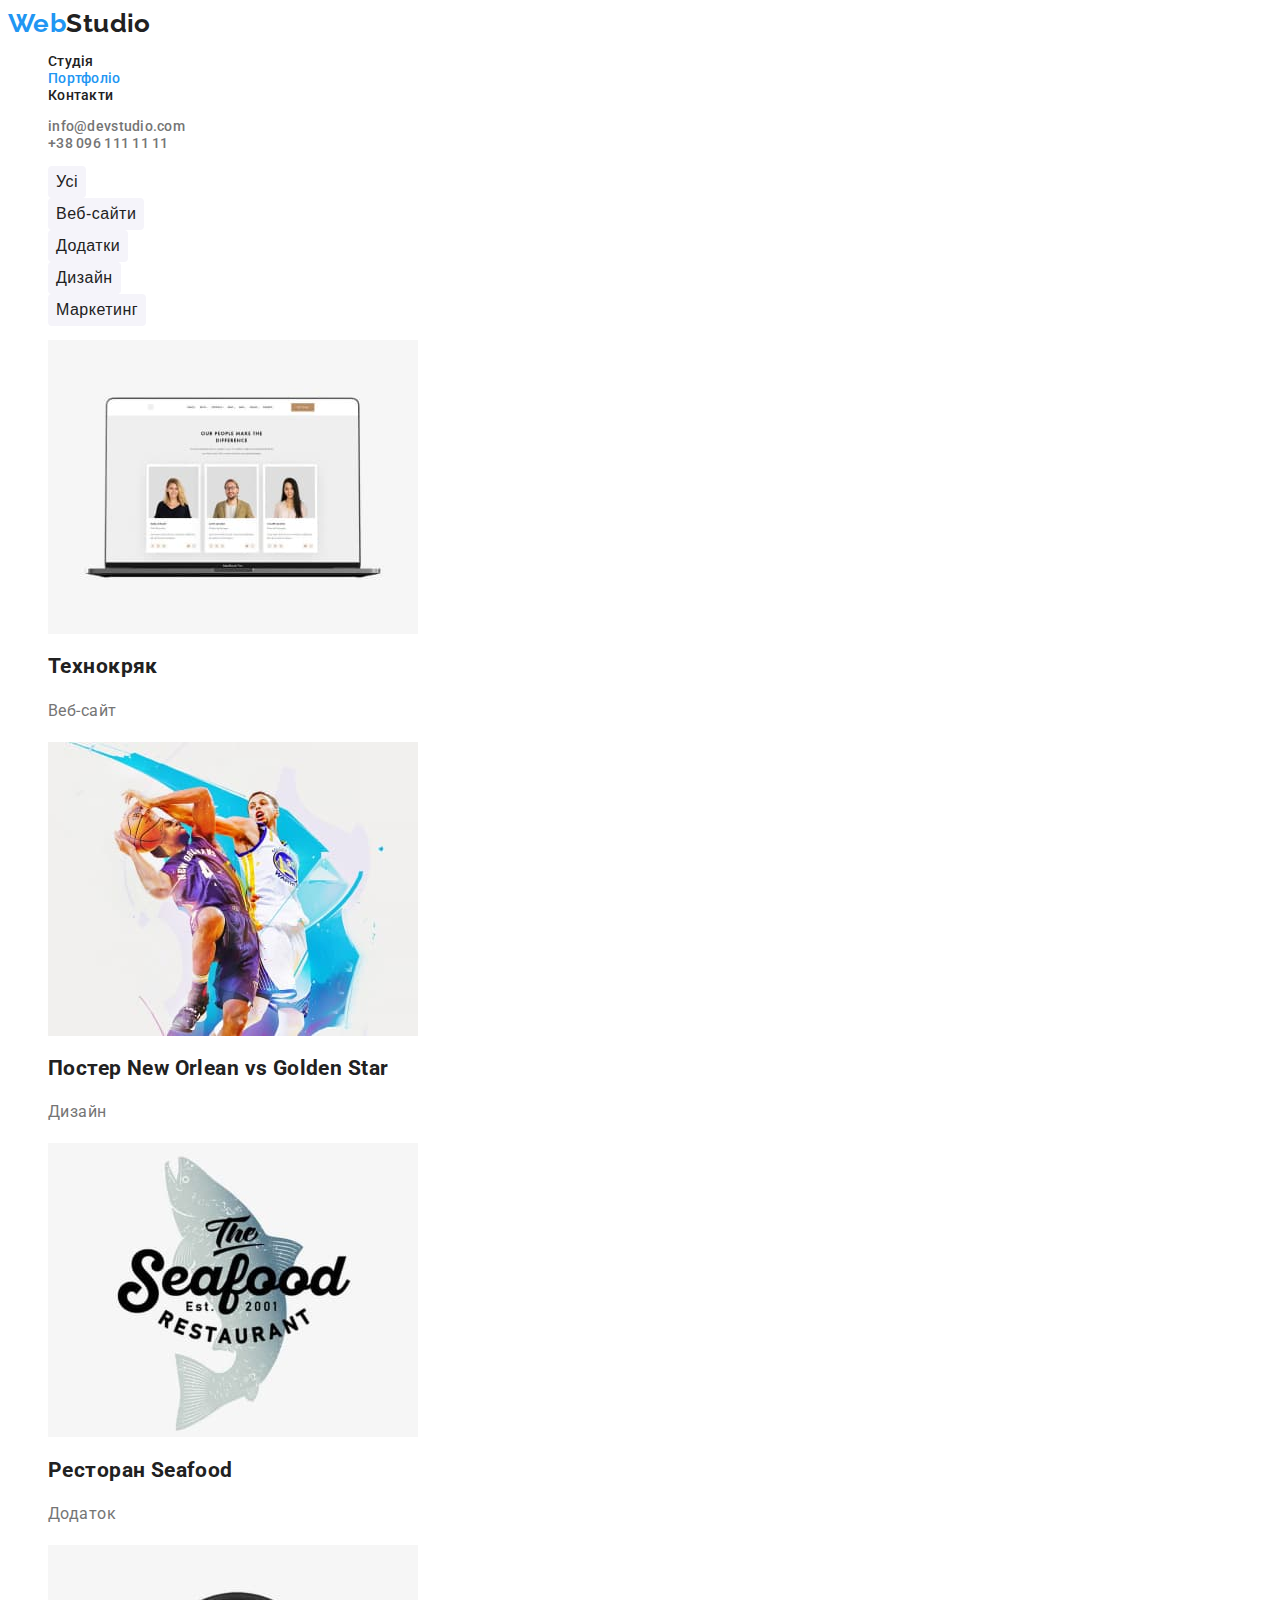
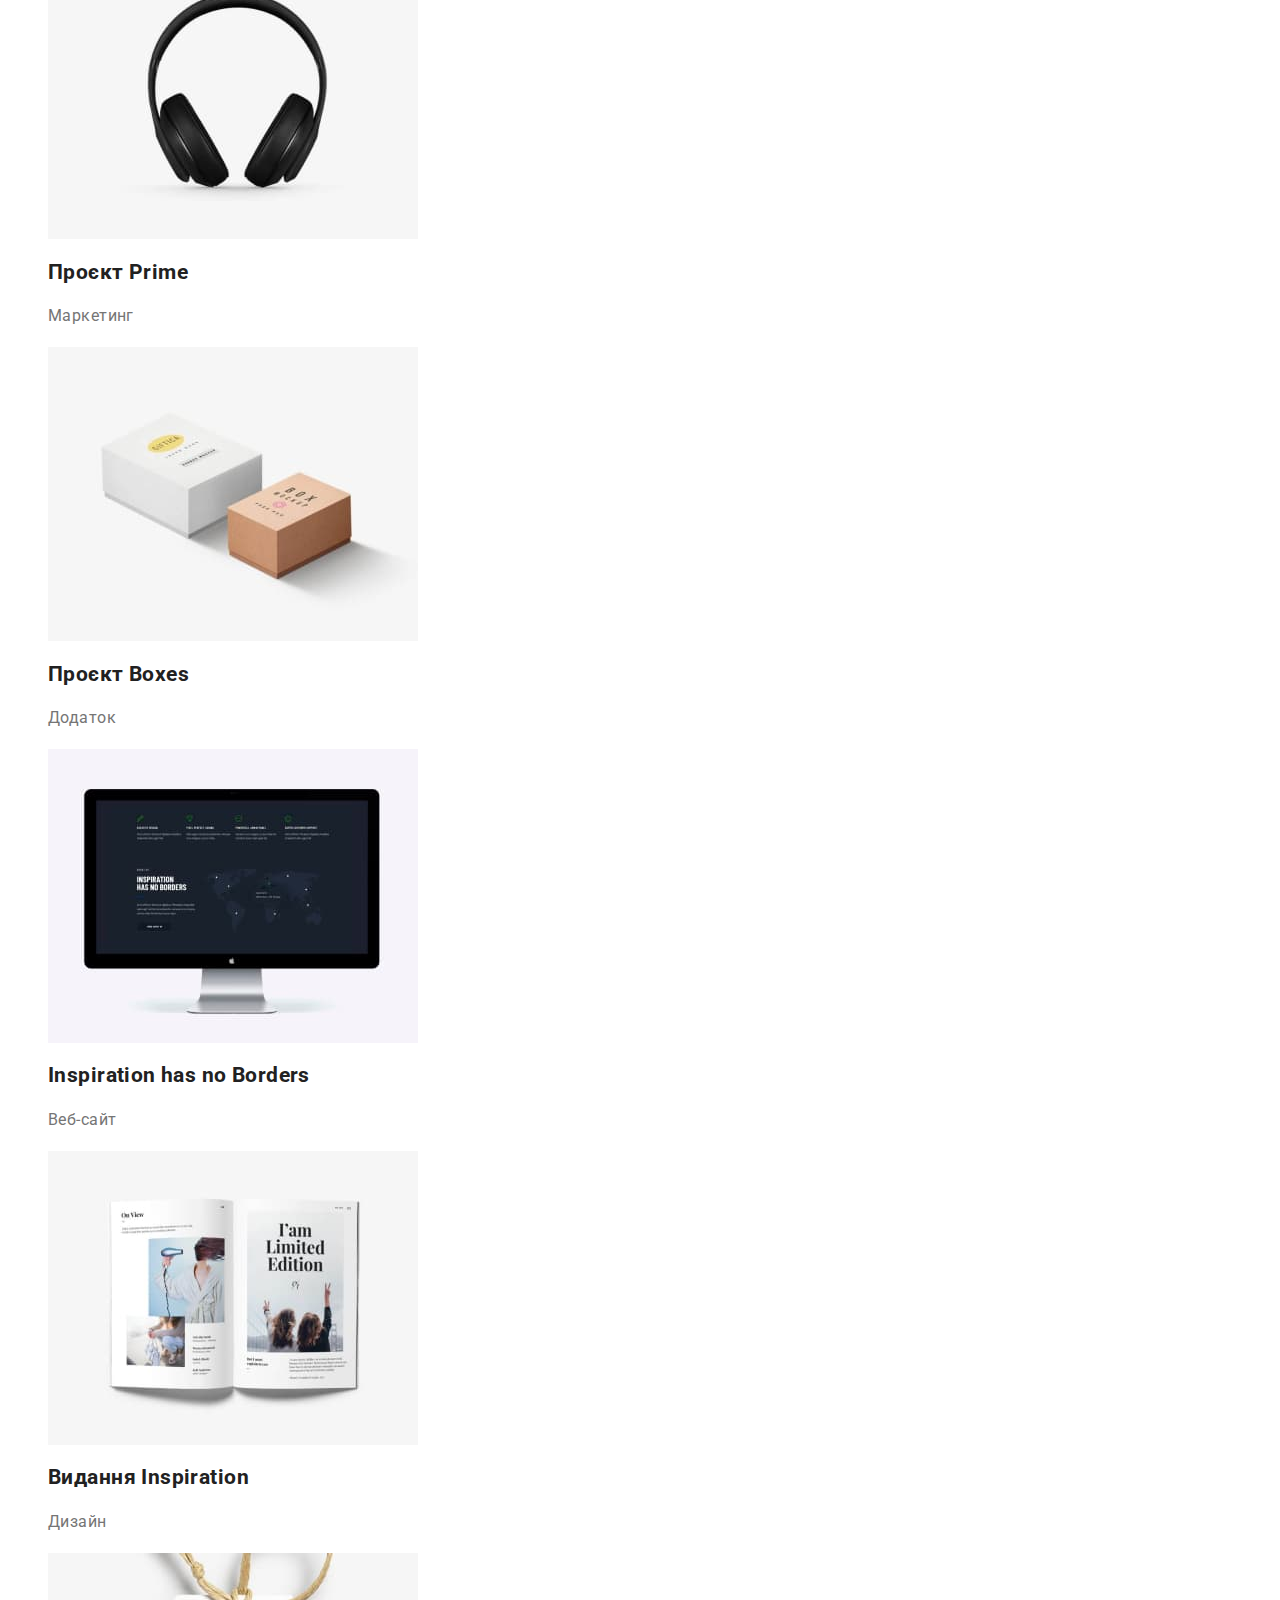
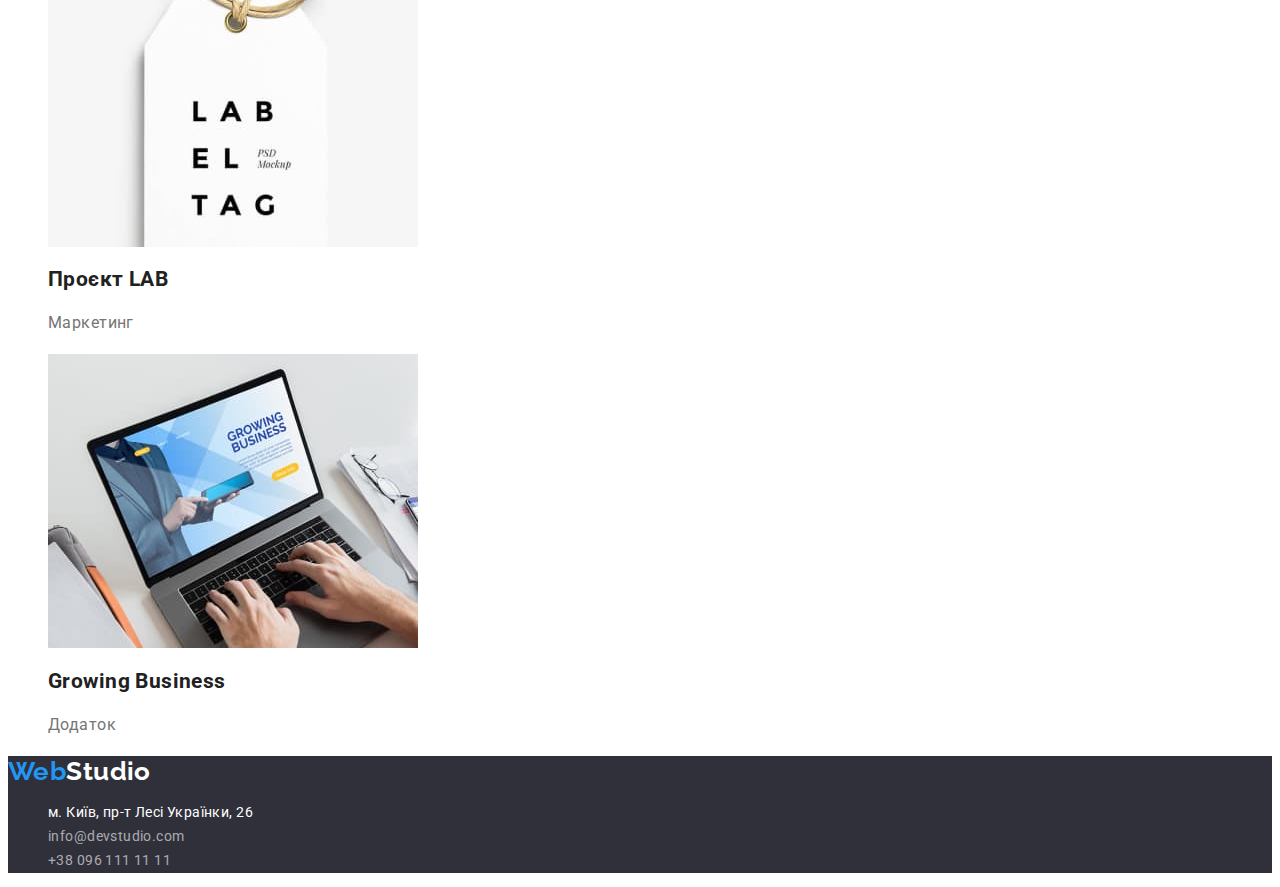
==== portfolio.html @ 0a93ceb4 "Update portfolio.html" ====
<!DOCTYPE html>
<html lang="uk">
  <head>
    <meta charset="UTF-8" />
    <meta http-equiv="X-UA-Compatible" content="IE=edge" />
    <meta name="viewport" content="width=device-width, initial-scale=1.0" />
    <title>Портфоліо</title>
    <link rel="preconnect" href="https://fonts.googleapis.com" />
    <link rel="preconnect" href="https://fonts.gstatic.com" crossorigin />
    <link
      href="https://fonts.googleapis.com/css2?family=Montserrat:wght@400;500;600&family=Raleway:wght@700&family=Roboto:wght@400;500;700;900&display=swap"
      rel="stylesheet"
    />
    <link
      rel="stylesheet"
      href="https://cdnjs.cloudflare.com/ajax/libs/modern-normalize/1.1.0/modern-normalize.min.css"
      integrity="sha512-wpPYUAdjBVSE4KJnH1VR1HeZfpl1ub8YT/NKx4PuQ5NmX2tKuGu6U/JRp5y+Y8XG2tV+wKQpNHVUX03MfMFn9Q=="
      crossorigin="anonymous"
      referrerpolicy="no-referrer"
    />
    <link rel="stylesheet" href="./css/styles.css" />
  </head>
  <body class="page">
    <header>
      <nav>
        <a class="logo link" href="#"><span class="part-logo">Web</span>Studio</a>
        <ul class="site-nav list">
          <li><a class="link" href="./index.html">Студія</a></li>
          <li><a class="link current" href="./portfolio.html">Портфоліо</a></li>
          <li><a class="link" href="#">Контакти</a></li>
        </ul>
      </nav>
      <ul class="contact-nav list">
        <li><a class="link" href="mailto:info@devstudio.com">info@devstudio.com</a></li>
        <li><a class="link" href="tel:+380961111111">+38 096 111 11 11</a></li>
      </ul>
    </header>
    <main>
      <!--Filter section-->
      <section class="section filter">
        <h1 hidden>Портфоліо</h1>
        <ul class="list">
          <li><button type="button" class="button secondary">Усі</button></li>
          <li><button type="button" class="button secondary">Веб-сайти</button></li>
          <li><button type="button" class="button secondary">Додатки</button></li>
          <li><button type="button" class="button secondary">Дизайн</button></li>
          <li><button type="button" class="button secondary">Маркетинг</button></li>
        </ul>
        <ul class="list">
          <li>
            <a href="" class="link">
              <img src="./images/project1.jpg" alt="вигляд розробленого веб-сайту" width="370" />
              <h2 class="section-title">Технокряк</h2>
              <p class="desc">Веб-сайт</p>
            </a>
          </li>
          <li>
            <a href="" class="link">
              <img src="./images/project2.jpg" alt="постер баскетбольних команд" width="370" />
              <h2 class="section-title">Постер New Orlean vs Golden Star</h2>
              <p class="desc">Дизайн</p>
            </a>
          </li>
          <li>
            <a href="" class="link">
              <img src="./images/project3.jpg" alt="додаток для ресторану" width="370" />
              <h2 class="section-title">Ресторан Seafood</h2>
              <p class="desc">Додаток</p>
            </a>
          </li>
          <li>
            <a href="" class="link">
              <img src="./images/project4.jpg" alt="вигляд розробленого проекту" width="370" />
              <h2 class="section-title">Проєкт Prime</h2>
              <p class="desc">Маркетинг</p>
            </a>
          </li>
          <li>
            <a href="" class="link">
              <img src="./images/project5.jpg" alt="додаток для проекту" width="370" />
              <h2 class="section-title">Проєкт Boxes</h2>
              <p class="desc">Додаток</p>
            </a>
          </li>
          <li>
            <a href="" class="link">
              <img src="./images/project6.jpg" alt="вигляд розробленого веб-сайту" width="370" />
              <h2 class="section-title">Inspiration has no Borders</h2>
              <p class="desc">Веб-сайт</p>
            </a>
          </li>
          <li>
            <a href="" class="link">
              <img src="./images/project7.jpg" alt="зображення видання журналу" width="370" />
              <h2 class="section-title">Видання Inspiration</h2>
              <p class="desc">Дизайн</p>
            </a>
          </li>
          <li>
            <a href="" class="link">
              <img src="./images/project8.jpg" alt="вигляд розробленого проєкту" width="370" />
              <h2 class="section-title">Проєкт LAB</h2>
              <p class="desc">Маркетинг</p>
            </a>
          </li>
          <li>
            <a href="" class="link">
              <img src="./images/project9.jpg" alt="вигляд розробленого додатку" width="370" />
              <h2 class="section-title">Growing Business</h2>
              <p class="desc">Додаток</p>
            </a>
          </li>
        </ul>
      </section>
    </main>
    <footer class="footer">
      <a class="logo link" href="#"><span class="part-logo">Web</span>Studio</a>
      <address class="address">
        <ul class="list">
          <li>
            <a
              class="link"
              href="https://goo.gl/maps/CPtrU1FHBa2aNyZL9"
              target="_blank"
              rel="noopener noreferrer nofollow"
              >м. Київ, пр-т Лесі Українки, 26</a
            >
          </li>
          <li>
            <a class="link footer-contact" href="mailto:info@devstudio.com">info@devstudio.com</a>
          </li>
          <li><a class="link footer-contact" href="tel:+380961111111">+38 096 111 11 11</a></li>
        </ul>
      </address>
    </footer>
  </body>
</html>
---- css/styles.css ----
html{
    box-sizing: border-box;
}
*,
*::before,
*::after{
    box-sizing: inherit;
}
:root{
--primary-font-family: 'Roboto','Raleway','Arial', sans-serif;
--primary-text-color: #757575;
--title-text-color:#212121;
--accent-color:#2196F3;
--primary-white-color:#FFFFFF;
--secondary-background-color:#F5F4FA;
--footer-background-color:#2F303A;
}
/* In all pages */
.link {
    text-decoration: none;
}
.list {
    list-style: none;
}
.page{
    font-family: var(--primary-font-family);
    color: var(--primary-text-color);
    background-color: var(--primary-background-color);
    font-size: 14px;
    letter-spacing: 0.03em;
}
.section-title {
    color: var(--title-text-color);
    font-weight: 700;
}
.container{
    width: 1200px;
    padding-left: 15px;
    padding-right: 15px;
    margin: 0 auto;
}
/* Header */
.logo {
    color: var(--title-text-color);
    font-family: 'Raleway';
    font-weight: 700;
    font-size: 26px;
    line-height: 1.19;
}
.part-logo {
    color: var(--accent-color);
}
/* Nav */
.site-nav .link{
    color: var(--title-text-color);
    font-weight: 500;
    font-size: 14px;
    line-height: 1.14;
    letter-spacing: 0.02em;
}
.site-nav .link.current{
    color: var(--accent-color);
}
.site-nav .link:hover, .site-nav .link:focus{
    color: var(--accent-color);
}
.contact-nav .link{
    color: var(--primary-text-color);
    font-weight: 500;
    line-height: 1.14;
    letter-spacing: 0.02em;
}
.contact-nav .link:hover, .contact-nav .link:focus{
    color: var(--accent-color);
}
/* Hero */
.hero{
    background-color: var(--footer-background-color);
}
.hero-title{
    color: var(--primary-white-color);
    font-weight: 900;
    font-size: 44px;
    line-height: 1.36;
    text-align: center;
    letter-spacing: 0.06em;
    text-transform: uppercase;
}
/* Buttons */
.button {
    cursor: pointer;
    border-color: transparent;
    text-align: center;
    border-radius: 4px;
    font-size: 16px;
}
.button.primary {
    font-weight: 700;
    
    line-height: 1.875;
    display: flex;
    align-items: center;
    letter-spacing: 0.06em;
    color: var(--primary-white-color);
    background-color: var(--accent-color);
    box-shadow: 0px 4px 4px rgba(0, 0, 0, 0.15);
}
.button.secondary{
    color: var(--title-text-color);
    font-weight: 500;
    line-height: 1.625;
    letter-spacing: 0.03em;
    background-color: #F5F4FA;
}
.button.secondary:focus, .button.secondary:hover {
    color: var(--primary-white-color);
    background-color: var(--accent-color);
    box-shadow: 0px 3px 1px rgba(0, 0, 0, 0.1),
    0px 1px 2px rgba(0, 0, 0, 0.08),
    0px 2px 2px rgba(0, 0, 0, 0.12);
}
/* Feature */
.feature .section-title{
    line-height: 1.14;
    text-transform: uppercase;
}
/* Work */
.work > .section-title, .team > .section-title{
    font-size: 36px;
    line-height: 1.16;
    text-align: center;
}
/* Team */
.team{
    background-color: var(--secondary-background-color);
}
.team >.list >.section-title{
    font-weight: 500;
    font-size: 16px;
    line-height: 1.18;
    text-align: center;
}
.team > .desc{
    font-size: 16px;
    line-height: 1.18;
    text-align: center;
}
/* Footer*/
.footer{
    background-color: var(--footer-background-color);
}
.footer > .logo{
    color: var(--primary-white-color)
}
.address .link {
    color: var(--primary-white-color);
    line-height: 1.71;
    font-style: normal;
}
.link.footer-contact{
    color: rgba(255, 255, 255, 0.6);
}
/* Filter section */
.filter >.section-title{
    font-weight: 700;
    font-size: 18px;
    line-height: 2;
    letter-spacing: 0.06em;
}
.link>.desc {
    color: var(--primary-text-color);
    font-size: 16px;
    line-height: 1.875;
}
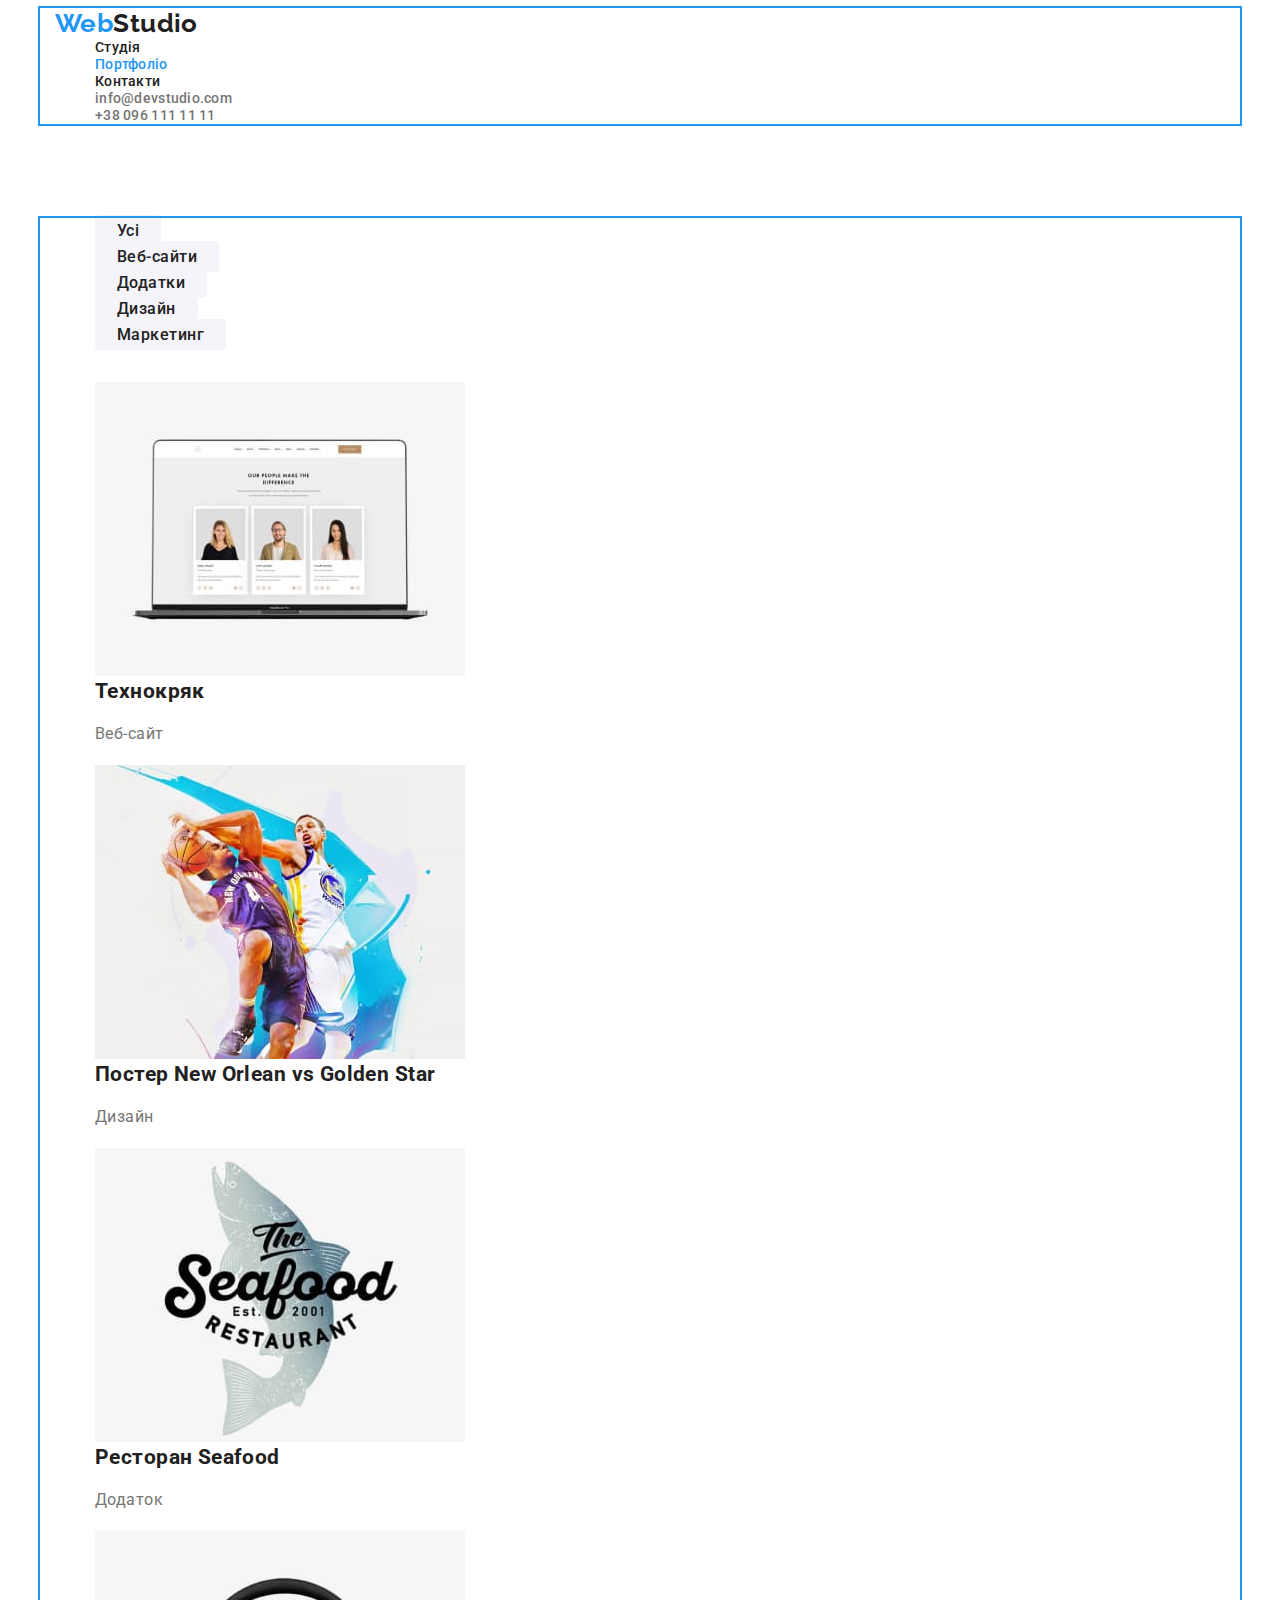
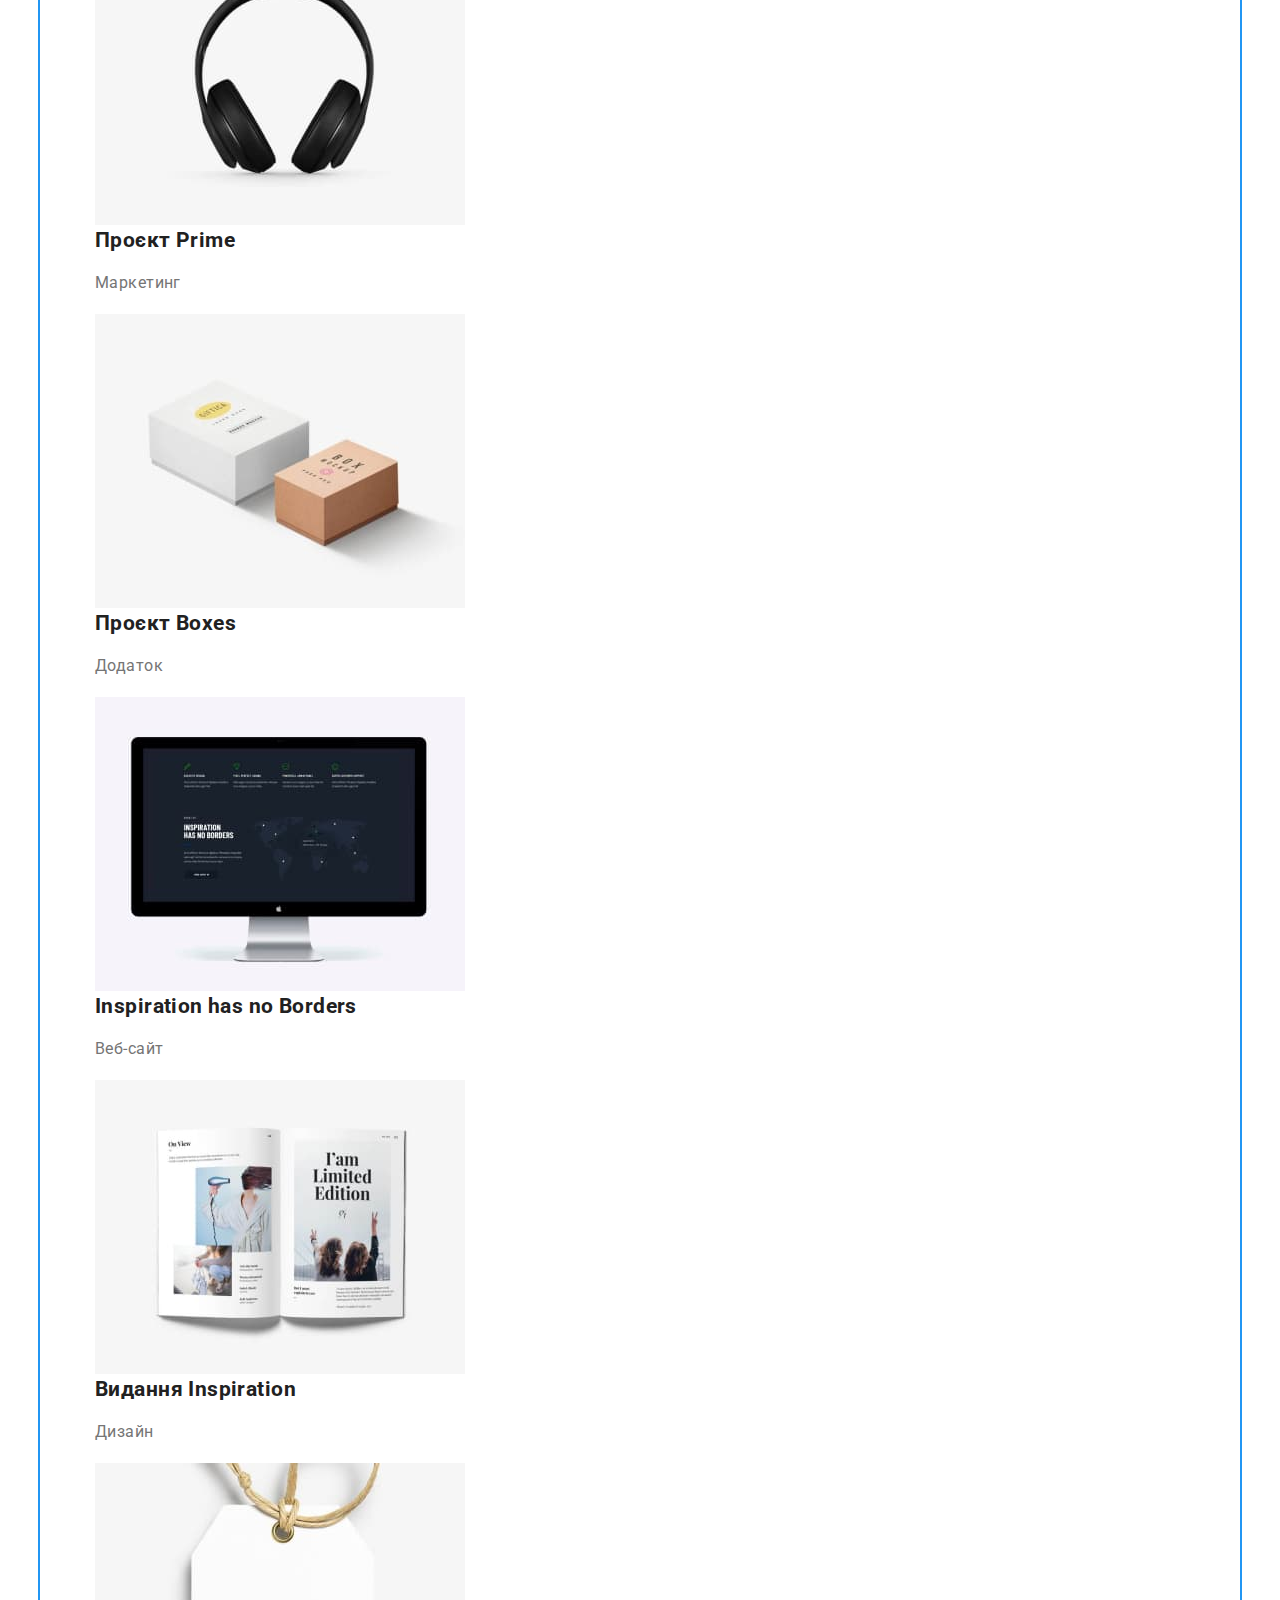
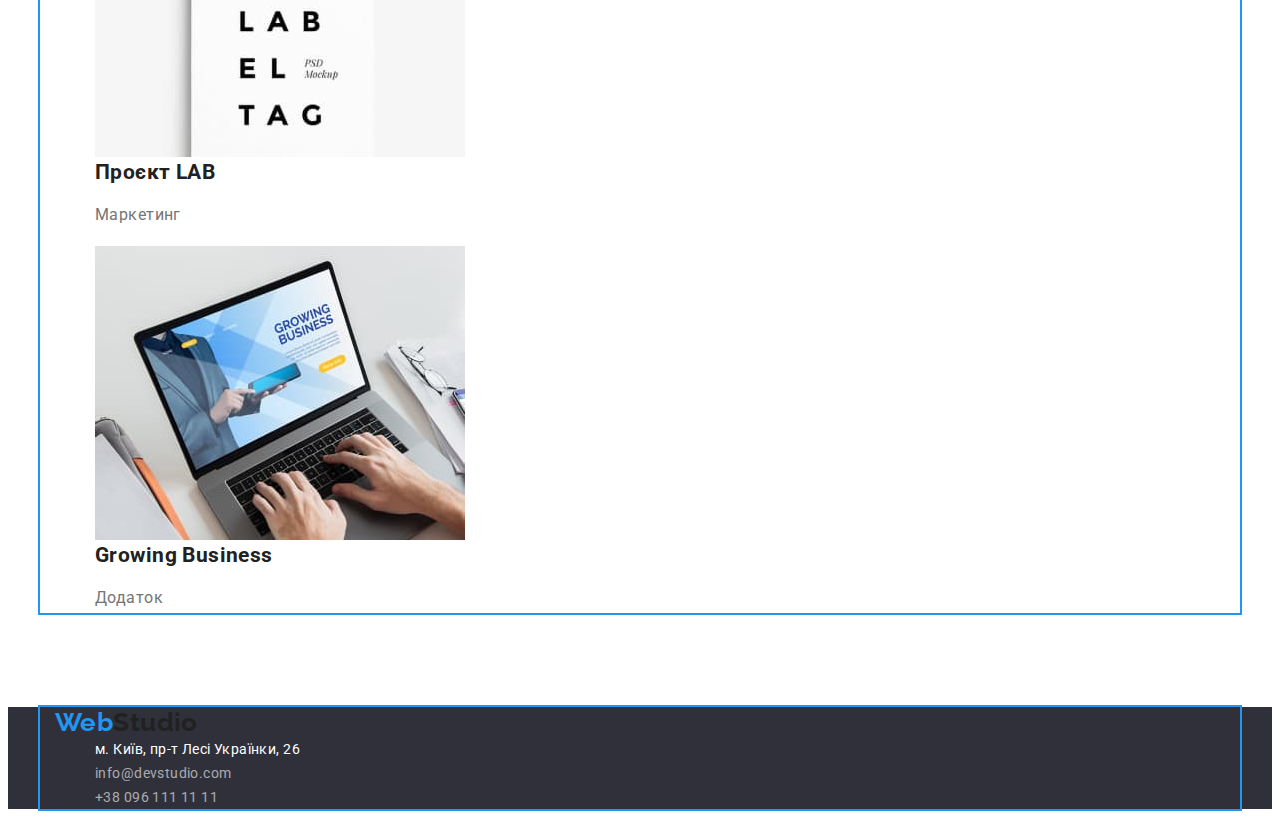
==== commit ac109320: "Update portfolio.html" ====
--- a/portfolio.html
+++ b/portfolio.html
@@ -22,116 +22,122 @@
   </head>
   <body class="page">
     <header>
-      <nav>
-        <a class="logo link" href="#"><span class="part-logo">Web</span>Studio</a>
-        <ul class="site-nav list">
-          <li><a class="link" href="./index.html">Студія</a></li>
-          <li><a class="link current" href="./portfolio.html">Портфоліо</a></li>
-          <li><a class="link" href="#">Контакти</a></li>
+      <div class="container portfolio">
+        <nav>
+          <a class="logo link" href="#"><span class="part-logo">Web</span>Studio</a>
+          <ul class="site-nav list">
+            <li><a class="link" href="./index.html">Студія</a></li>
+            <li><a class="link current" href="./portfolio.html">Портфоліо</a></li>
+            <li><a class="link" href="#">Контакти</a></li>
+          </ul>
+        </nav>
+        <ul class="contact-nav list">
+          <li><a class="link" href="mailto:info@devstudio.com">info@devstudio.com</a></li>
+          <li><a class="link" href="tel:+380961111111">+38 096 111 11 11</a></li>
         </ul>
-      </nav>
-      <ul class="contact-nav list">
-        <li><a class="link" href="mailto:info@devstudio.com">info@devstudio.com</a></li>
-        <li><a class="link" href="tel:+380961111111">+38 096 111 11 11</a></li>
-      </ul>
+      </div>
     </header>
     <main>
       <!--Filter section-->
       <section class="section filter">
-        <h1 hidden>Портфоліо</h1>
-        <ul class="list">
-          <li><button type="button" class="button secondary">Усі</button></li>
-          <li><button type="button" class="button secondary">Веб-сайти</button></li>
-          <li><button type="button" class="button secondary">Додатки</button></li>
-          <li><button type="button" class="button secondary">Дизайн</button></li>
-          <li><button type="button" class="button secondary">Маркетинг</button></li>
-        </ul>
-        <ul class="list">
-          <li>
-            <a href="" class="link">
-              <img src="./images/project1.jpg" alt="вигляд розробленого веб-сайту" width="370" />
-              <h2 class="section-title">Технокряк</h2>
-              <p class="desc">Веб-сайт</p>
-            </a>
-          </li>
-          <li>
-            <a href="" class="link">
-              <img src="./images/project2.jpg" alt="постер баскетбольних команд" width="370" />
-              <h2 class="section-title">Постер New Orlean vs Golden Star</h2>
-              <p class="desc">Дизайн</p>
-            </a>
-          </li>
-          <li>
-            <a href="" class="link">
-              <img src="./images/project3.jpg" alt="додаток для ресторану" width="370" />
-              <h2 class="section-title">Ресторан Seafood</h2>
-              <p class="desc">Додаток</p>
-            </a>
-          </li>
-          <li>
-            <a href="" class="link">
-              <img src="./images/project4.jpg" alt="вигляд розробленого проекту" width="370" />
-              <h2 class="section-title">Проєкт Prime</h2>
-              <p class="desc">Маркетинг</p>
-            </a>
-          </li>
-          <li>
-            <a href="" class="link">
-              <img src="./images/project5.jpg" alt="додаток для проекту" width="370" />
-              <h2 class="section-title">Проєкт Boxes</h2>
-              <p class="desc">Додаток</p>
-            </a>
-          </li>
-          <li>
-            <a href="" class="link">
-              <img src="./images/project6.jpg" alt="вигляд розробленого веб-сайту" width="370" />
-              <h2 class="section-title">Inspiration has no Borders</h2>
-              <p class="desc">Веб-сайт</p>
-            </a>
-          </li>
-          <li>
-            <a href="" class="link">
-              <img src="./images/project7.jpg" alt="зображення видання журналу" width="370" />
-              <h2 class="section-title">Видання Inspiration</h2>
-              <p class="desc">Дизайн</p>
-            </a>
-          </li>
-          <li>
-            <a href="" class="link">
-              <img src="./images/project8.jpg" alt="вигляд розробленого проєкту" width="370" />
-              <h2 class="section-title">Проєкт LAB</h2>
-              <p class="desc">Маркетинг</p>
-            </a>
-          </li>
-          <li>
-            <a href="" class="link">
-              <img src="./images/project9.jpg" alt="вигляд розробленого додатку" width="370" />
-              <h2 class="section-title">Growing Business</h2>
-              <p class="desc">Додаток</p>
-            </a>
-          </li>
-        </ul>
+        <div class="container">
+          <ul class="list filter-list">
+            <li><a type="button" class="button filter-btn">Усі</a></li>
+            <li><a type="button" class="button filter-btn">Веб-сайти</a></li>
+            <li><a type="button" class="button filter-btn">Додатки</a></li>
+            <li><a type="button" class="button filter-btn">Дизайн</a></li>
+            <li><a type="button" class="button filter-btn">Маркетинг</a></li>
+          </ul>
+          <h1 hidden>Портфоліо</h1>
+          <ul class="list">
+            <li>
+              <a href="" class="link">
+                <img src="./images/project1.jpg" alt="вигляд розробленого веб-сайту" width="370" />
+                <h2 class="section-title">Технокряк</h2>
+                <p class="desc">Веб-сайт</p>
+              </a>
+            </li>
+            <li>
+              <a href="" class="link">
+                <img src="./images/project2.jpg" alt="постер баскетбольних команд" width="370" />
+                <h2 class="section-title">Постер New Orlean vs Golden Star</h2>
+                <p class="desc">Дизайн</p>
+              </a>
+            </li>
+            <li>
+              <a href="" class="link">
+                <img src="./images/project3.jpg" alt="додаток для ресторану" width="370" />
+                <h2 class="section-title">Ресторан Seafood</h2>
+                <p class="desc">Додаток</p>
+              </a>
+            </li>
+            <li>
+              <a href="" class="link">
+                <img src="./images/project4.jpg" alt="вигляд розробленого проекту" width="370" />
+                <h2 class="section-title">Проєкт Prime</h2>
+                <p class="desc">Маркетинг</p>
+              </a>
+            </li>
+            <li>
+              <a href="" class="link">
+                <img src="./images/project5.jpg" alt="додаток для проекту" width="370" />
+                <h2 class="section-title">Проєкт Boxes</h2>
+                <p class="desc">Додаток</p>
+              </a>
+            </li>
+            <li>
+              <a href="" class="link">
+                <img src="./images/project6.jpg" alt="вигляд розробленого веб-сайту" width="370" />
+                <h2 class="section-title">Inspiration has no Borders</h2>
+                <p class="desc">Веб-сайт</p>
+              </a>
+            </li>
+            <li>
+              <a href="" class="link">
+                <img src="./images/project7.jpg" alt="зображення видання журналу" width="370" />
+                <h2 class="section-title">Видання Inspiration</h2>
+                <p class="desc">Дизайн</p>
+              </a>
+            </li>
+            <li>
+              <a href="" class="link">
+                <img src="./images/project8.jpg" alt="вигляд розробленого проєкту" width="370" />
+                <h2 class="section-title">Проєкт LAB</h2>
+                <p class="desc">Маркетинг</p>
+              </a>
+            </li>
+            <li>
+              <a href="" class="link">
+                <img src="./images/project9.jpg" alt="вигляд розробленого додатку" width="370" />
+                <h2 class="section-title">Growing Business</h2>
+                <p class="desc">Додаток</p>
+              </a>
+            </li>
+          </ul>
+        </div>
       </section>
     </main>
     <footer class="footer">
-      <a class="logo link" href="#"><span class="part-logo">Web</span>Studio</a>
-      <address class="address">
-        <ul class="list">
-          <li>
-            <a
-              class="link"
-              href="https://goo.gl/maps/CPtrU1FHBa2aNyZL9"
-              target="_blank"
-              rel="noopener noreferrer nofollow"
-              >м. Київ, пр-т Лесі Українки, 26</a
-            >
-          </li>
-          <li>
-            <a class="link footer-contact" href="mailto:info@devstudio.com">info@devstudio.com</a>
-          </li>
-          <li><a class="link footer-contact" href="tel:+380961111111">+38 096 111 11 11</a></li>
-        </ul>
-      </address>
+      <div class="container">
+        <a class="logo link" href="#"><span class="part-logo">Web</span>Studio</a>
+        <address class="address">
+          <ul class="list">
+            <li>
+              <a
+                class="link"
+                href="https://goo.gl/maps/CPtrU1FHBa2aNyZL9"
+                target="_blank"
+                rel="noopener noreferrer nofollow"
+                >м. Київ, пр-т Лесі Українки, 26</a
+              >
+            </li>
+            <li>
+              <a class="link footer-contact" href="mailto:info@devstudio.com">info@devstudio.com</a>
+            </li>
+            <li><a class="link footer-contact" href="tel:+380961111111">+38 096 111 11 11</a></li>
+          </ul>
+        </address>
+      </div>
     </footer>
   </body>
 </html>
--- a/css/styles.css
+++ b/css/styles.css
@@ -1,9 +1,7 @@
 html{
     box-sizing: border-box;
 }
-*,
-*::before,
-*::after{
+*, *::before, *::after{
     box-sizing: inherit;
 }
 :root{
@@ -21,6 +19,8 @@
 }
 .list {
     list-style: none;
+    margin-top: 0;
+    margin-bottom: 0;
 }
 .page{
     font-family: var(--primary-font-family);
@@ -30,6 +30,8 @@
     letter-spacing: 0.03em;
 }
 .section-title {
+    margin-top: 0;
+    margin-bottom: 0;   
     color: var(--title-text-color);
     font-weight: 700;
 }
@@ -38,6 +40,7 @@
     padding-left: 15px;
     padding-right: 15px;
     margin: 0 auto;
+    outline: 2px solid#2196F3;
 }
 /* Header */
 .logo {
@@ -75,9 +78,15 @@
 }
 /* Hero */
 .hero{
+    text-align: center;
     background-color: var(--footer-background-color);
 }
+.hero>.container{
+    padding: 200px 280px 280px;
+}
 .hero-title{
+    margin-top: 0;
+    margin-bottom: 30px;
     color: var(--primary-white-color);
     font-weight: 900;
     font-size: 44px;
@@ -88,62 +97,71 @@
 }
 /* Buttons */
 .button {
+    border-radius: 4px;
+    border-color: transparent;
     cursor: pointer;
     border-color: transparent;
     text-align: center;
     border-radius: 4px;
     font-size: 16px;
 }
-.button.primary {
-    font-weight: 700;
-    
+.hero-button {
+    margin-bottom: 0;
+    padding: 10px 32px;
+    box-shadow: 0px 4px 4px rgba(0, 0, 0, 0.15);
+    text-align: center;
+    font-weight: 700;
     line-height: 1.875;
-    display: flex;
-    align-items: center;
     letter-spacing: 0.06em;
     color: var(--primary-white-color);
     background-color: var(--accent-color);
-    box-shadow: 0px 4px 4px rgba(0, 0, 0, 0.15);
-}
-.button.secondary{
+}
+.filter-btn{
+    padding: 6px 22px;
+    text-align: center;
     color: var(--title-text-color);
     font-weight: 500;
     line-height: 1.625;
     letter-spacing: 0.03em;
     background-color: #F5F4FA;
 }
-.button.secondary:focus, .button.secondary:hover {
+.filter-btn:focus, .filter-btn:hover {
     color: var(--primary-white-color);
     background-color: var(--accent-color);
-    box-shadow: 0px 3px 1px rgba(0, 0, 0, 0.1),
-    0px 1px 2px rgba(0, 0, 0, 0.08),
-    0px 2px 2px rgba(0, 0, 0, 0.12);
+    box-shadow: 0px 3px 1px rgba(0, 0, 0, 0.1), 0px 1px 2px rgba(0, 0, 0, 0.08), 0px 2px 2px rgba(0, 0, 0, 0.12);
 }
 /* Feature */
+.feature>.container{
+    margin-top: 94px;
+}
 .feature .section-title{
     line-height: 1.14;
     text-transform: uppercase;
 }
-/* Work */
-.work > .section-title, .team > .section-title{
+/* Work */ 
+.work>.container{
+    margin-top: 94px;
+    text-align: center;
+} 
+.work >.section-title, .team>.section-title{
     font-size: 36px;
     line-height: 1.16;
-    text-align: center;
 }
 /* Team */
 .team{
     background-color: var(--secondary-background-color);
 }
+.team>.container{
+    text-align: center;
+}
 .team >.list >.section-title{
     font-weight: 500;
     font-size: 16px;
     line-height: 1.18;
-    text-align: center;
 }
 .team > .desc{
     font-size: 16px;
     line-height: 1.18;
-    text-align: center;
 }
 /* Footer*/
 .footer{
@@ -161,6 +179,15 @@
     color: rgba(255, 255, 255, 0.6);
 }
 /* Filter section */
+.container.portfolio{
+    margin-bottom: 94px;
+}
+.filter> .container{
+    margin-bottom: 94px;
+}
+.container>.filter-list{
+    margin-bottom: 34px;
+}
 .filter >.section-title{
     font-weight: 700;
     font-size: 18px;
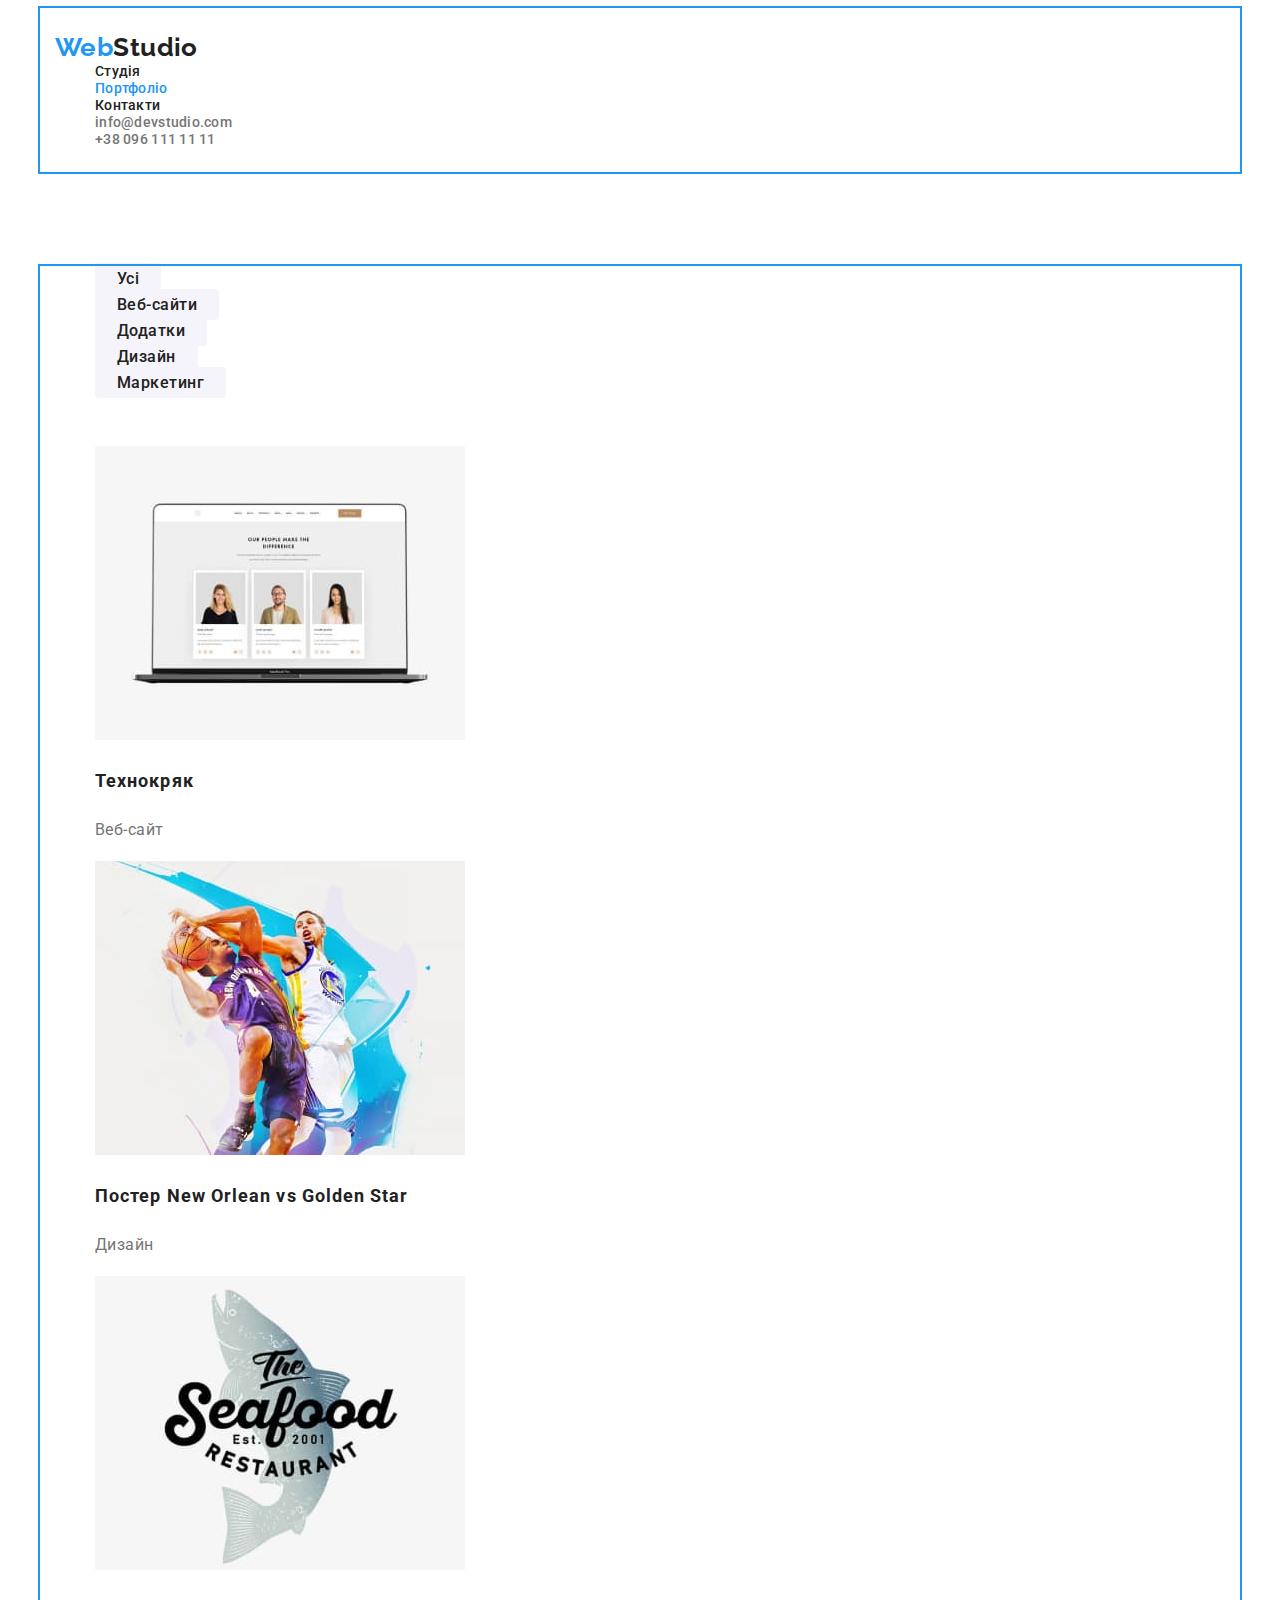
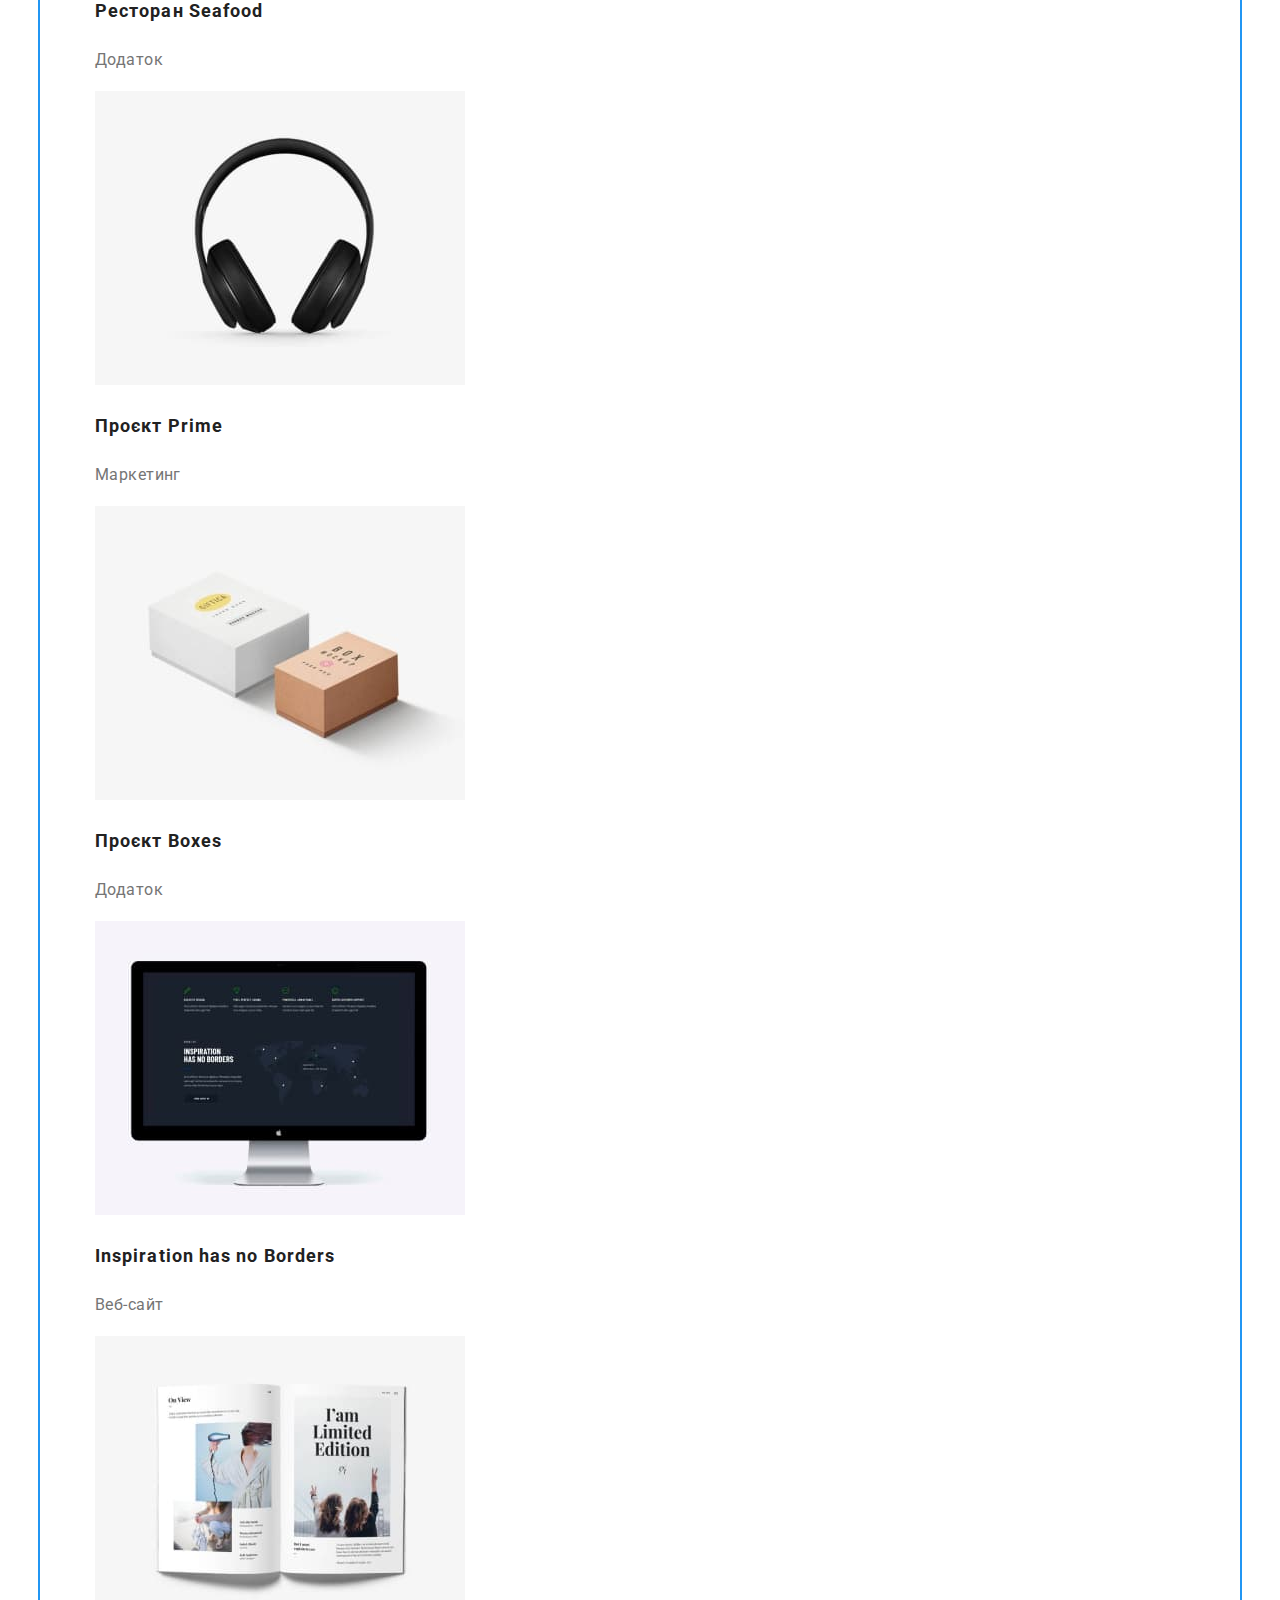
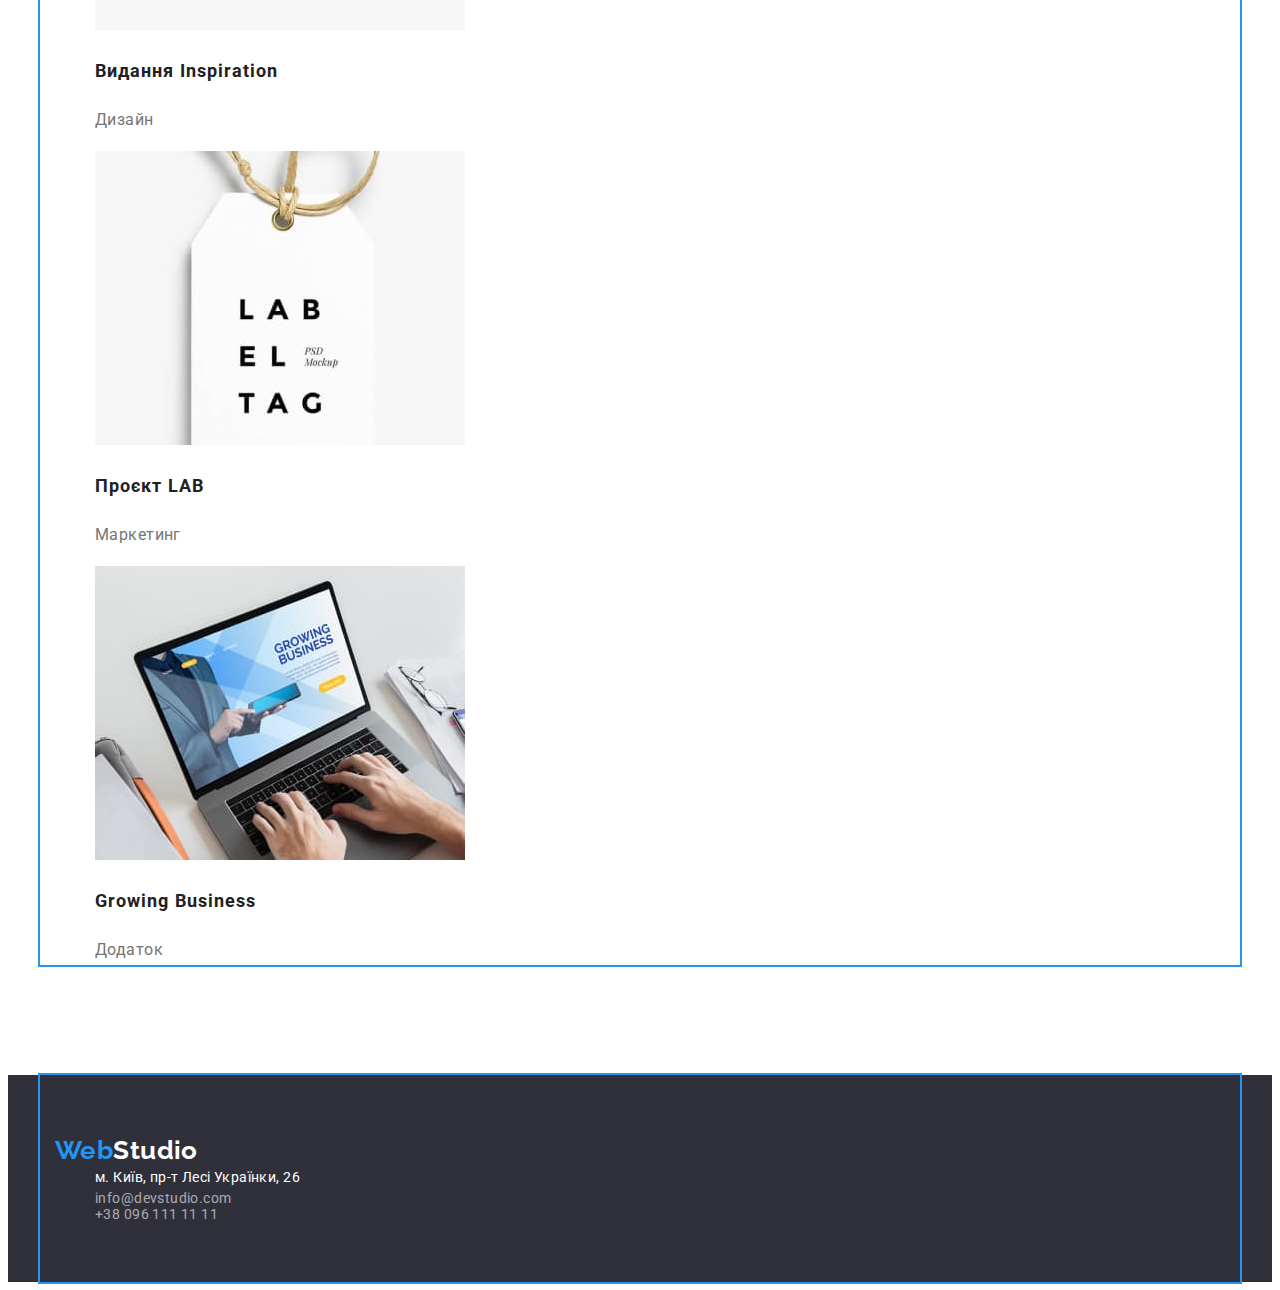
==== commit ae2dd5ff: "Update portfolio.html" ====
--- a/portfolio.html
+++ b/portfolio.html
@@ -22,7 +22,7 @@
   </head>
   <body class="page">
     <header>
-      <div class="container portfolio">
+      <div class="container">
         <nav>
           <a class="logo link" href="#"><span class="part-logo">Web</span>Studio</a>
           <ul class="site-nav list">
@@ -53,63 +53,63 @@
             <li>
               <a href="" class="link">
                 <img src="./images/project1.jpg" alt="вигляд розробленого веб-сайту" width="370" />
-                <h2 class="section-title">Технокряк</h2>
+                <h2 class="filter-title section-title">Технокряк</h2>
                 <p class="desc">Веб-сайт</p>
               </a>
             </li>
             <li>
               <a href="" class="link">
                 <img src="./images/project2.jpg" alt="постер баскетбольних команд" width="370" />
-                <h2 class="section-title">Постер New Orlean vs Golden Star</h2>
+                <h2 class="filter-title section-title">Постер New Orlean vs Golden Star</h2>
                 <p class="desc">Дизайн</p>
               </a>
             </li>
             <li>
               <a href="" class="link">
                 <img src="./images/project3.jpg" alt="додаток для ресторану" width="370" />
-                <h2 class="section-title">Ресторан Seafood</h2>
+                <h2 class="filter-title section-title">Ресторан Seafood</h2>
                 <p class="desc">Додаток</p>
               </a>
             </li>
             <li>
               <a href="" class="link">
                 <img src="./images/project4.jpg" alt="вигляд розробленого проекту" width="370" />
-                <h2 class="section-title">Проєкт Prime</h2>
+                <h2 class="filter-title section-title">Проєкт Prime</h2>
                 <p class="desc">Маркетинг</p>
               </a>
             </li>
             <li>
               <a href="" class="link">
                 <img src="./images/project5.jpg" alt="додаток для проекту" width="370" />
-                <h2 class="section-title">Проєкт Boxes</h2>
+                <h2 class="filter-title section-title">Проєкт Boxes</h2>
                 <p class="desc">Додаток</p>
               </a>
             </li>
             <li>
               <a href="" class="link">
                 <img src="./images/project6.jpg" alt="вигляд розробленого веб-сайту" width="370" />
-                <h2 class="section-title">Inspiration has no Borders</h2>
+                <h2 class="filter-title section-title">Inspiration has no Borders</h2>
                 <p class="desc">Веб-сайт</p>
               </a>
             </li>
             <li>
               <a href="" class="link">
                 <img src="./images/project7.jpg" alt="зображення видання журналу" width="370" />
-                <h2 class="section-title">Видання Inspiration</h2>
+                <h2 class="filter-title section-title">Видання Inspiration</h2>
                 <p class="desc">Дизайн</p>
               </a>
             </li>
             <li>
               <a href="" class="link">
                 <img src="./images/project8.jpg" alt="вигляд розробленого проєкту" width="370" />
-                <h2 class="section-title">Проєкт LAB</h2>
+                <h2 class="filter-title section-title">Проєкт LAB</h2>
                 <p class="desc">Маркетинг</p>
               </a>
             </li>
             <li>
               <a href="" class="link">
                 <img src="./images/project9.jpg" alt="вигляд розробленого додатку" width="370" />
-                <h2 class="section-title">Growing Business</h2>
+                <h2 class="filter-title section-title">Growing Business</h2>
                 <p class="desc">Додаток</p>
               </a>
             </li>
@@ -120,11 +120,11 @@
     <footer class="footer">
       <div class="container">
         <a class="logo link" href="#"><span class="part-logo">Web</span>Studio</a>
-        <address class="address">
+        <address>
           <ul class="list">
             <li>
               <a
-                class="link"
+                class="link-address link"
                 href="https://goo.gl/maps/CPtrU1FHBa2aNyZL9"
                 target="_blank"
                 rel="noopener noreferrer nofollow"
--- a/css/styles.css
+++ b/css/styles.css
@@ -43,6 +43,10 @@
     outline: 2px solid#2196F3;
 }
 /* Header */
+header>.container{
+    padding-top: 24px;
+    padding-bottom: 24px;
+}
 .logo {
     color: var(--title-text-color);
     font-family: 'Raleway';
@@ -131,29 +135,31 @@
     box-shadow: 0px 3px 1px rgba(0, 0, 0, 0.1), 0px 1px 2px rgba(0, 0, 0, 0.08), 0px 2px 2px rgba(0, 0, 0, 0.12);
 }
 /* Feature */
-.feature>.container{
-    margin-top: 94px;
+.feature{
+    padding-top: 94px;
+    padding-bottom: 94px;
 }
 .feature .section-title{
     line-height: 1.14;
     text-transform: uppercase;
 }
 /* Work */ 
-.work>.container{
-    margin-top: 94px;
+.work{
+    padding-bottom: 94px;
     text-align: center;
 } 
-.work >.section-title, .team>.section-title{
+.work>.container>.section-title, .team>.container>.section-title{
+    margin-bottom: 50px;
     font-size: 36px;
     line-height: 1.16;
 }
 /* Team */
 .team{
+    padding-top: 94px;
+    padding-bottom: 94px;
     background-color: var(--secondary-background-color);
-}
-.team>.container{
-    text-align: center;
-}
+    text-align: center;
+}   
 .team >.list >.section-title{
     font-weight: 500;
     font-size: 16px;
@@ -166,29 +172,35 @@
 /* Footer*/
 .footer{
     background-color: var(--footer-background-color);
-}
-.footer > .logo{
+    font-style: normal;
+}
+.footer>.container{
+    padding-top: 60px;
+    padding-bottom: 60px;
+    
+}
+.footer>.container>.logo{
     color: var(--primary-white-color)
 }
-.address .link {
+.link-address.link {
     color: var(--primary-white-color);
     line-height: 1.71;
     font-style: normal;
 }
 .link.footer-contact{
+    font-style: normal;
     color: rgba(255, 255, 255, 0.6);
 }
 /* Filter section */
-.container.portfolio{
-    margin-bottom: 94px;
-}
-.filter> .container{
-    margin-bottom: 94px;
+.filter{
+    padding-top: 94px;
+    padding-bottom: 94px;
 }
 .container>.filter-list{
-    margin-bottom: 34px;
-}
-.filter >.section-title{
+    margin-bottom: 50px;
+}
+.filter-title{
+    margin-top: 20px;
     font-weight: 700;
     font-size: 18px;
     line-height: 2;
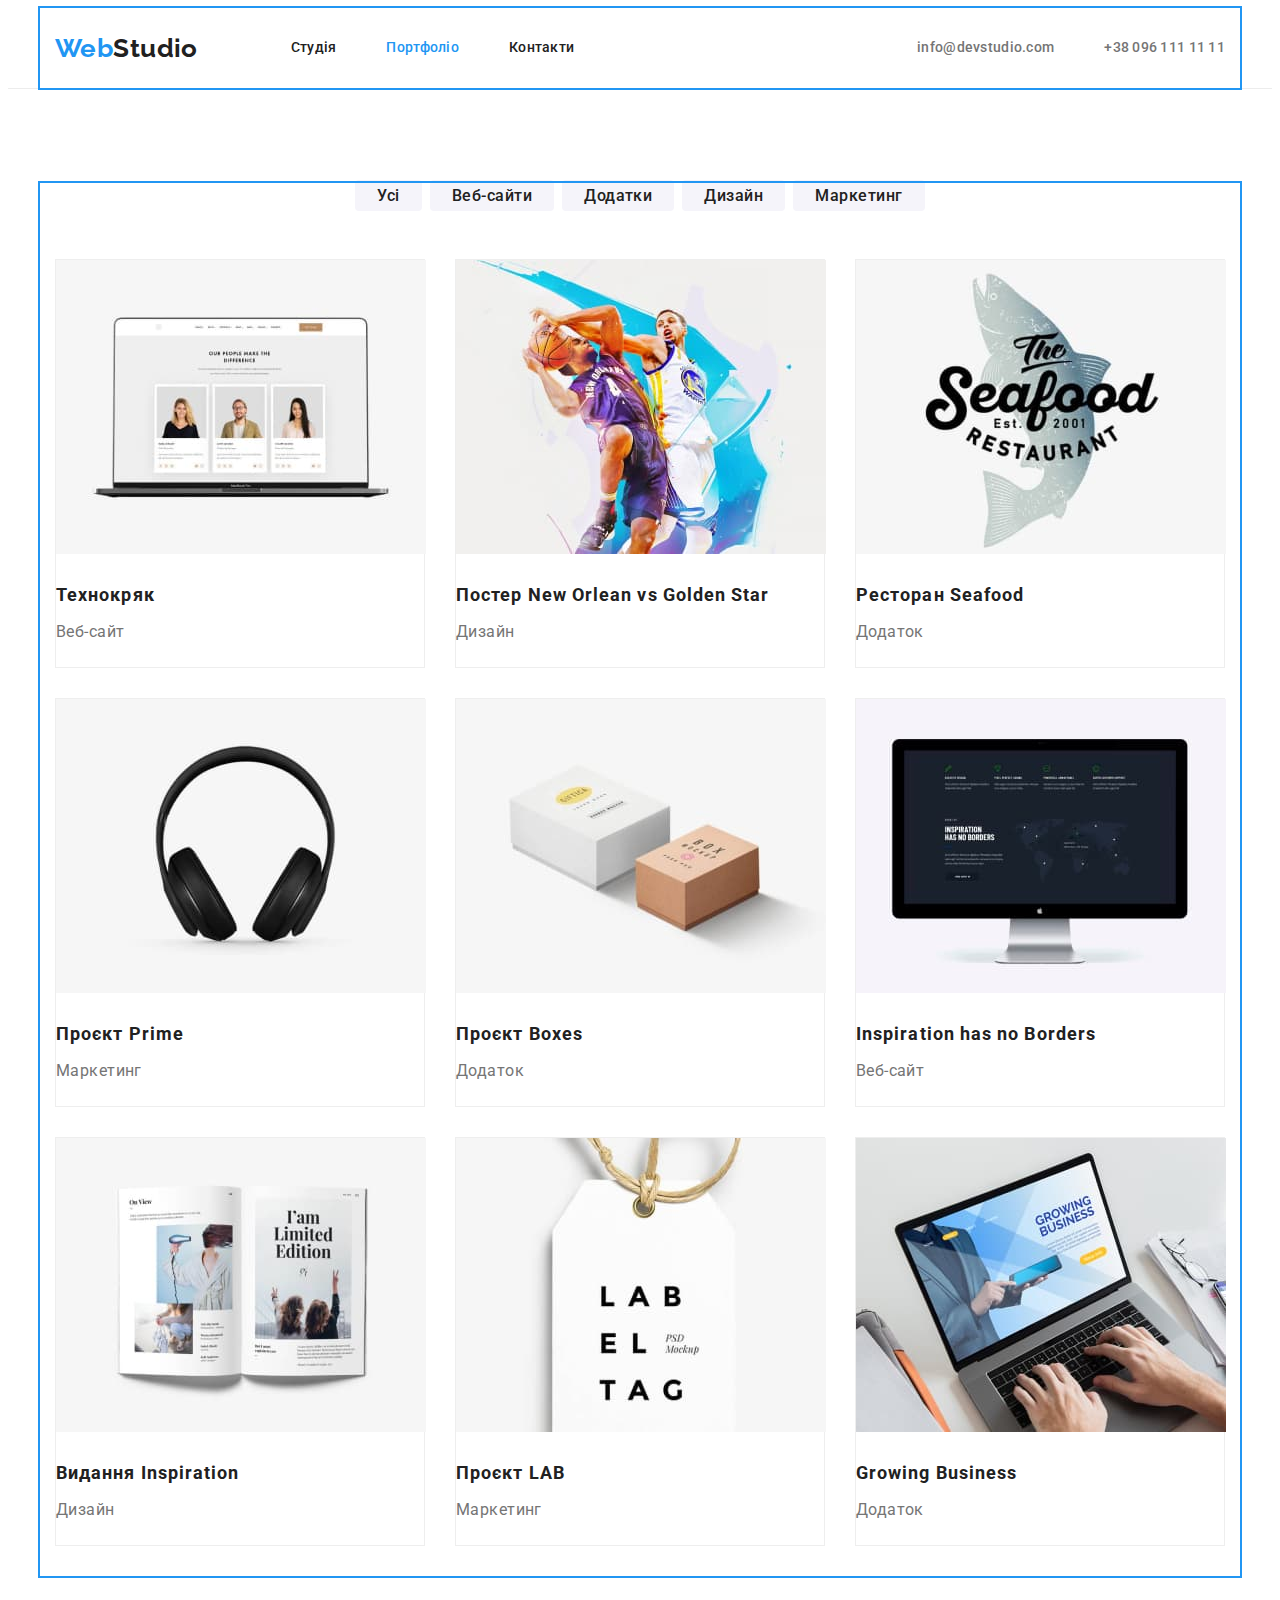
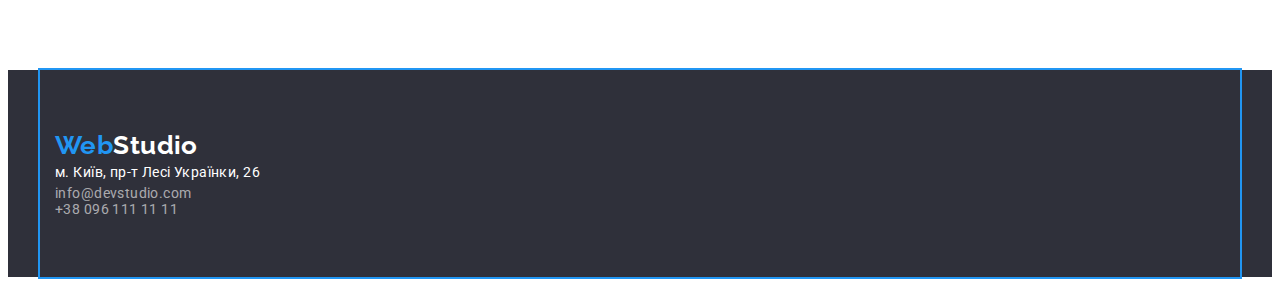
==== commit 5d8cea72: "Update portfolio.html" ====
--- a/portfolio.html
+++ b/portfolio.html
@@ -21,19 +21,21 @@
     <link rel="stylesheet" href="./css/styles.css" />
   </head>
   <body class="page">
-    <header>
-      <div class="container">
-        <nav>
+    <header class="page-header">
+      <div class="container header-nav">
+        <nav class="header-nav">
           <a class="logo link" href="#"><span class="part-logo">Web</span>Studio</a>
           <ul class="site-nav list">
-            <li><a class="link" href="./index.html">Студія</a></li>
-            <li><a class="link current" href="./portfolio.html">Портфоліо</a></li>
-            <li><a class="link" href="#">Контакти</a></li>
+            <li class="item"><a class="link" href="./index.html">Студія</a></li>
+            <li class="item"><a class="link current" href="./portfolio.html">Портфоліо</a></li>
+            <li class="item"><a class="link" href="#">Контакти</a></li>
           </ul>
         </nav>
         <ul class="contact-nav list">
-          <li><a class="link" href="mailto:info@devstudio.com">info@devstudio.com</a></li>
-          <li><a class="link" href="tel:+380961111111">+38 096 111 11 11</a></li>
+          <li class="item">
+            <a class="link" href="mailto:info@devstudio.com">info@devstudio.com</a>
+          </li>
+          <li class="item"><a class="link" href="tel:+380961111111">+38 096 111 11 11</a></li>
         </ul>
       </div>
     </header>
@@ -42,74 +44,74 @@
       <section class="section filter">
         <div class="container">
           <ul class="list filter-list">
-            <li><a type="button" class="button filter-btn">Усі</a></li>
-            <li><a type="button" class="button filter-btn">Веб-сайти</a></li>
-            <li><a type="button" class="button filter-btn">Додатки</a></li>
-            <li><a type="button" class="button filter-btn">Дизайн</a></li>
-            <li><a type="button" class="button filter-btn">Маркетинг</a></li>
+            <li class="item"><a type="button" class="button filter-btn">Усі</a></li>
+            <li class="item"><a type="button" class="button filter-btn">Веб-сайти</a></li>
+            <li class="item"><a type="button" class="button filter-btn">Додатки</a></li>
+            <li class="item"><a type="button" class="button filter-btn">Дизайн</a></li>
+            <li class="item"><a type="button" class="button filter-btn">Маркетинг</a></li>
           </ul>
           <h1 hidden>Портфоліо</h1>
-          <ul class="list">
-            <li>
+          <ul class="portfolio-list list">
+            <li class="item">
               <a href="" class="link">
                 <img src="./images/project1.jpg" alt="вигляд розробленого веб-сайту" width="370" />
-                <h2 class="filter-title section-title">Технокряк</h2>
+                <h2 class="portfolio-title section-title">Технокряк</h2>
                 <p class="desc">Веб-сайт</p>
               </a>
             </li>
-            <li>
+            <li class="item">
               <a href="" class="link">
                 <img src="./images/project2.jpg" alt="постер баскетбольних команд" width="370" />
-                <h2 class="filter-title section-title">Постер New Orlean vs Golden Star</h2>
+                <h2 class="portfolio-title section-title">Постер New Orlean vs Golden Star</h2>
                 <p class="desc">Дизайн</p>
               </a>
             </li>
-            <li>
+            <li class="item">
               <a href="" class="link">
                 <img src="./images/project3.jpg" alt="додаток для ресторану" width="370" />
-                <h2 class="filter-title section-title">Ресторан Seafood</h2>
+                <h2 class="portfolio-title section-title">Ресторан Seafood</h2>
                 <p class="desc">Додаток</p>
               </a>
             </li>
-            <li>
+            <li class="item">
               <a href="" class="link">
                 <img src="./images/project4.jpg" alt="вигляд розробленого проекту" width="370" />
-                <h2 class="filter-title section-title">Проєкт Prime</h2>
+                <h2 class="portfolio-title section-title">Проєкт Prime</h2>
                 <p class="desc">Маркетинг</p>
               </a>
             </li>
-            <li>
+            <li class="item">
               <a href="" class="link">
                 <img src="./images/project5.jpg" alt="додаток для проекту" width="370" />
-                <h2 class="filter-title section-title">Проєкт Boxes</h2>
+                <h2 class="portfolio-title section-title">Проєкт Boxes</h2>
                 <p class="desc">Додаток</p>
               </a>
             </li>
-            <li>
+            <li class="item">
               <a href="" class="link">
                 <img src="./images/project6.jpg" alt="вигляд розробленого веб-сайту" width="370" />
-                <h2 class="filter-title section-title">Inspiration has no Borders</h2>
+                <h2 class="portfolio-title section-title">Inspiration has no Borders</h2>
                 <p class="desc">Веб-сайт</p>
               </a>
             </li>
-            <li>
+            <li class="item">
               <a href="" class="link">
                 <img src="./images/project7.jpg" alt="зображення видання журналу" width="370" />
-                <h2 class="filter-title section-title">Видання Inspiration</h2>
+                <h2 class="portfolio-title section-title">Видання Inspiration</h2>
                 <p class="desc">Дизайн</p>
               </a>
             </li>
-            <li>
+            <li class="item">
               <a href="" class="link">
                 <img src="./images/project8.jpg" alt="вигляд розробленого проєкту" width="370" />
-                <h2 class="filter-title section-title">Проєкт LAB</h2>
+                <h2 class="portfolio-title section-title">Проєкт LAB</h2>
                 <p class="desc">Маркетинг</p>
               </a>
             </li>
-            <li>
+            <li class="item">
               <a href="" class="link">
                 <img src="./images/project9.jpg" alt="вигляд розробленого додатку" width="370" />
-                <h2 class="filter-title section-title">Growing Business</h2>
+                <h2 class="portfolio-title section-title">Growing Business</h2>
                 <p class="desc">Додаток</p>
               </a>
             </li>
--- a/css/styles.css
+++ b/css/styles.css
@@ -21,6 +21,12 @@
     list-style: none;
     margin-top: 0;
     margin-bottom: 0;
+    padding: 0;
+}
+.desc{
+    margin-top: 0;
+    margin-bottom: 0;
+    padding: 0;
 }
 .page{
     font-family: var(--primary-font-family);
@@ -39,15 +45,22 @@
     width: 1200px;
     padding-left: 15px;
     padding-right: 15px;
-    margin: 0 auto;
+    margin-left: auto;
+    margin-right: auto;
     outline: 2px solid#2196F3;
 }
 /* Header */
-header>.container{
-    padding-top: 24px;
-    padding-bottom: 24px;
+.page-header{
+    border-bottom: 1px solid #ECECEC;
+}
+.header-nav{
+    display: flex;
+    align-items: center;
 }
 .logo {
+    display: block;
+    margin-right: 93px;
+    
     color: var(--title-text-color);
     font-family: 'Raleway';
     font-weight: 700;
@@ -58,7 +71,18 @@
     color: var(--accent-color);
 }
 /* Nav */
+.site-nav{
+    display: flex;
+}
+.site-nav .item +.item,
+.contact-nav .item+.item{
+    margin-left: 50px;
+}
 .site-nav .link{
+    display: block;
+    padding-top: 32px;
+    padding-bottom: 32px;
+
     color: var(--title-text-color);
     font-weight: 500;
     font-size: 14px;
@@ -71,7 +95,15 @@
 .site-nav .link:hover, .site-nav .link:focus{
     color: var(--accent-color);
 }
+.contact-nav{
+    display: flex;
+    margin-left: auto;
+}
 .contact-nav .link{
+    display: block;
+    padding-top: 32px;
+    padding-bottom: 32px;
+
     color: var(--primary-text-color);
     font-weight: 500;
     line-height: 1.14;
@@ -104,7 +136,7 @@
     border-radius: 4px;
     border-color: transparent;
     cursor: pointer;
-    border-color: transparent;
+    
     text-align: center;
     border-radius: 4px;
     font-size: 16px;
@@ -139,15 +171,41 @@
     padding-top: 94px;
     padding-bottom: 94px;
 }
-.feature .section-title{
+.feature-list{
+    display: flex;
+    flex-wrap: wrap;   
+}
+.feature-list .item{
+    width: 270px;
+    margin-right: 30px;
+}
+.feature-list .item:nth-child(4n){
+    margin-right: 0;
+}
+.feature .section-title {
+    margin-bottom: 10px;
+
     line-height: 1.14;
     text-transform: uppercase;
+}
+.feature>.item>.desc{
+    line-height: 1.71;
 }
 /* Work */ 
 .work{
     padding-bottom: 94px;
     text-align: center;
-} 
+}
+.work-list{
+display: flex;
+flex-wrap: wrap;
+}
+.work-list .item{
+    margin-right: 30px;
+}
+.work-list .item:nth-child(3n){
+    margin-right: 0;
+}
 .work>.container>.section-title, .team>.container>.section-title{
     margin-bottom: 50px;
     font-size: 36px;
@@ -159,13 +217,33 @@
     padding-bottom: 94px;
     background-color: var(--secondary-background-color);
     text-align: center;
-}   
-.team >.list >.section-title{
+}
+.team-list{
+    display: flex;
+    flex-wrap: wrap;
+}
+.team-list .item{
+    margin-right: 30px;
+
+    background-color: var(--primary-white-color);
+    box-shadow: 0px 1px 3px rgba(0, 0, 0, 0.12), 0px 1px 1px rgba(0, 0, 0, 0.14), 0px 2px 1px rgba(0, 0, 0, 0.2);
+    border-radius: 0px 0px 4px 4px;
+}
+.team-list .item:nth-child(4n) {
+    margin-right: 0;
+}
+
+.team-list> .item>.section-title{
+    margin-top: 30px;
+    margin-bottom: 10px;
+
     font-weight: 500;
     font-size: 16px;
     line-height: 1.18;
 }
-.team > .desc{
+.team-list>.item>.desc{
+    margin-bottom: 30px;
+
     font-size: 16px;
     line-height: 1.18;
 }
@@ -196,18 +274,43 @@
     padding-top: 94px;
     padding-bottom: 94px;
 }
-.container>.filter-list{
+.filter-list{
+    display: flex;
+    justify-content: center;
     margin-bottom: 50px;
 }
-.filter-title{
+.filter-list .item + .item {
+    margin-left: 8px;
+}
+.portfolio-list{
+    display: flex;
+    flex-wrap: wrap;
+}
+.portfolio-list .item{
+    width:calc((100% - 60px)/3);
+    margin-right: 30px;
+    margin-bottom: 30px;
+    
+    background: var(--primary-white-color);
+    border: 1px solid #EEEEEE;
+}
+.portfolio-list .item:nth-child(3n){
+    margin-right: 0;
+}
+.portfolio-title{
     margin-top: 20px;
+    margin-bottom: 4px;
+
     font-weight: 700;
     font-size: 18px;
     line-height: 2;
     letter-spacing: 0.06em;
 }
-.link>.desc {
+.portfolio-list>.item>.link>.desc {
+    margin-bottom: 20px;
+
     color: var(--primary-text-color);
     font-size: 16px;
     line-height: 1.875;
-}+}   
+
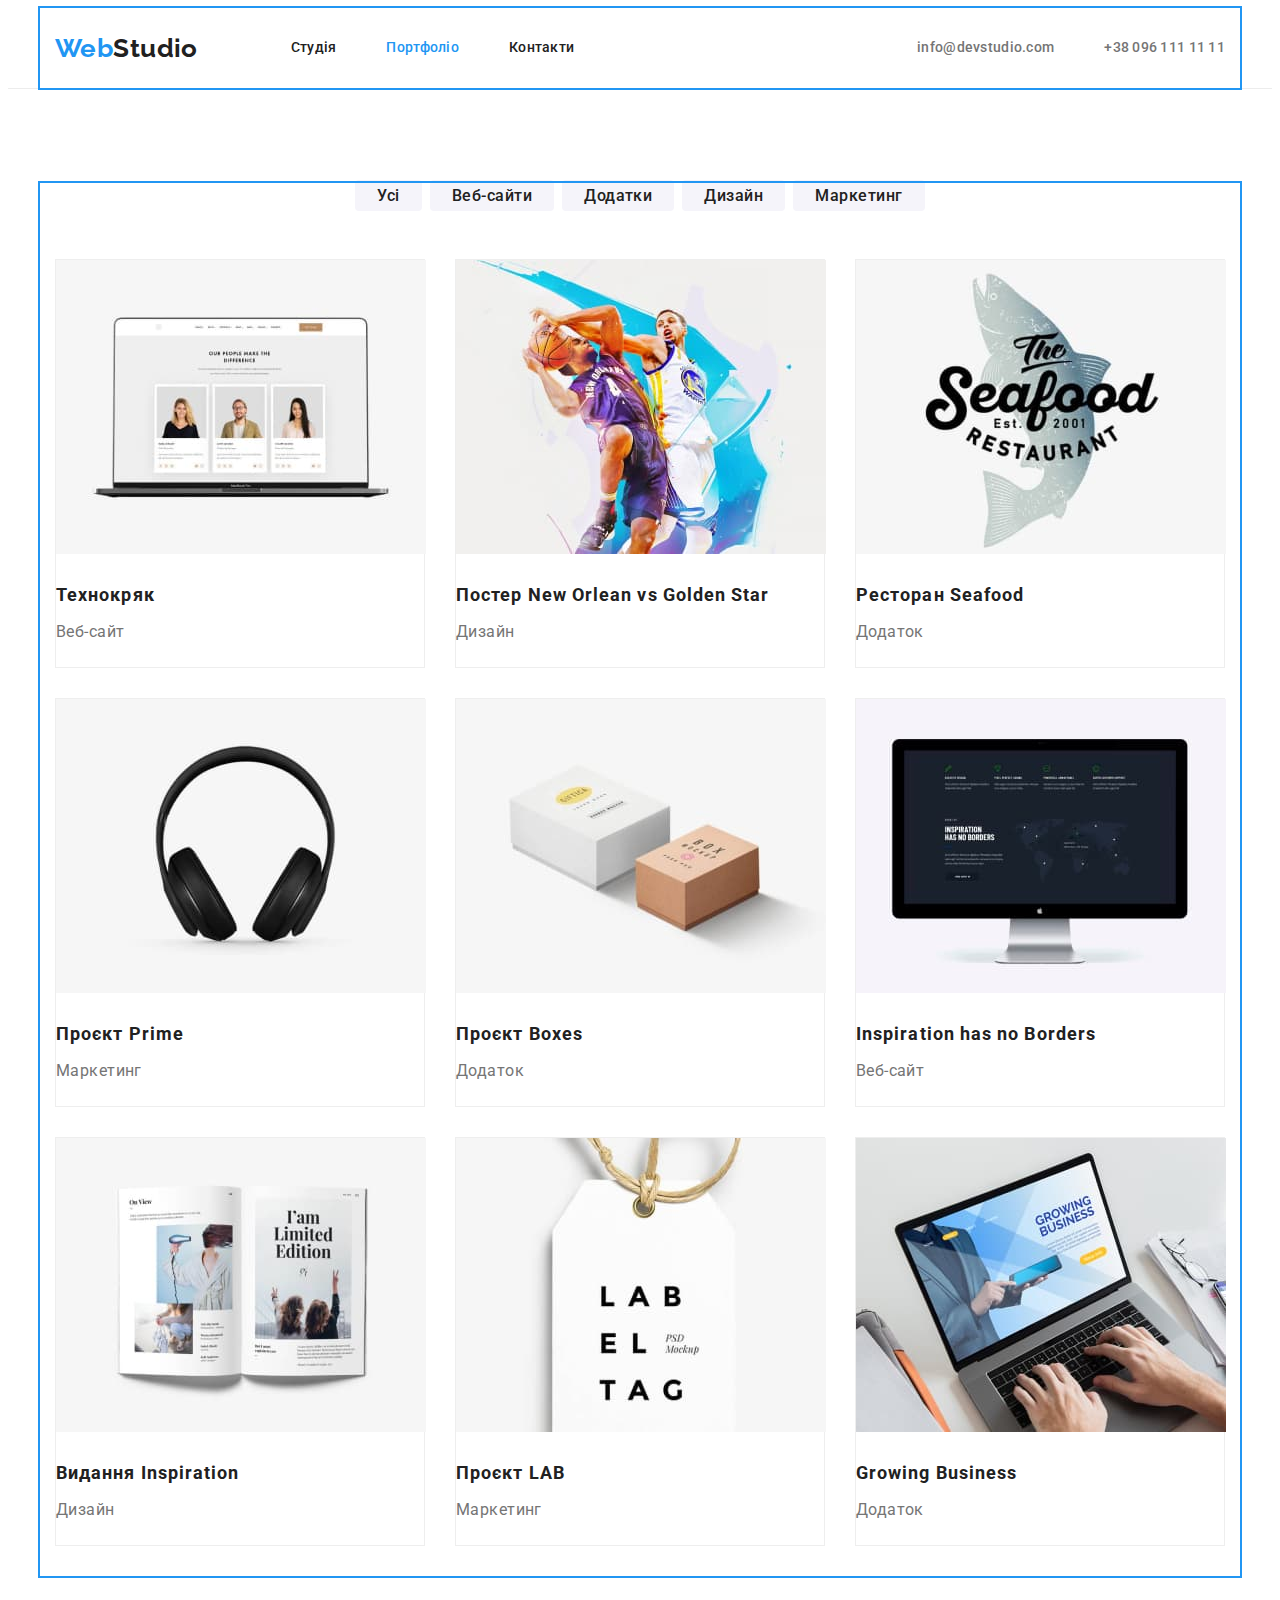
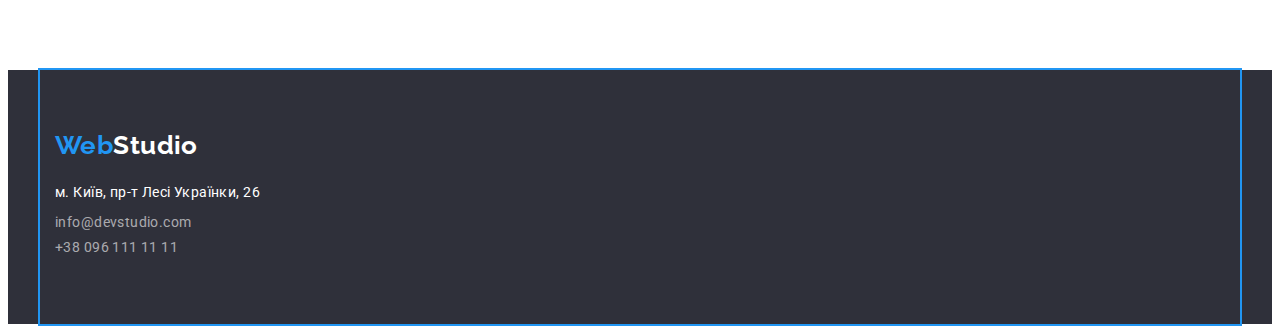
==== commit fc5ffe80: "Update portfolio.html" ====
--- a/portfolio.html
+++ b/portfolio.html
@@ -50,7 +50,7 @@
             <li class="item"><a type="button" class="button filter-btn">Дизайн</a></li>
             <li class="item"><a type="button" class="button filter-btn">Маркетинг</a></li>
           </ul>
-          <h1 hidden>Портфоліо</h1>
+          <h1 class="visually-hidden">Портфоліо</h1>
           <ul class="portfolio-list list">
             <li class="item">
               <a href="" class="link">
@@ -123,8 +123,8 @@
       <div class="container">
         <a class="logo link" href="#"><span class="part-logo">Web</span>Studio</a>
         <address>
-          <ul class="list">
-            <li>
+          <ul class="footer-list list">
+            <li class="footer-item item">
               <a
                 class="link-address link"
                 href="https://goo.gl/maps/CPtrU1FHBa2aNyZL9"
@@ -133,10 +133,12 @@
                 >м. Київ, пр-т Лесі Українки, 26</a
               >
             </li>
-            <li>
+            <li class="footer-item item">
               <a class="link footer-contact" href="mailto:info@devstudio.com">info@devstudio.com</a>
             </li>
-            <li><a class="link footer-contact" href="tel:+380961111111">+38 096 111 11 11</a></li>
+            <li class="footer-item item">
+              <a class="link footer-contact" href="tel:+380961111111">+38 096 111 11 11</a>
+            </li>
           </ul>
         </address>
       </div>
--- a/css/styles.css
+++ b/css/styles.css
@@ -4,8 +4,9 @@
 *, *::before, *::after{
     box-sizing: inherit;
 }
+
 :root{
---primary-font-family: 'Roboto','Raleway','Arial', sans-serif;
+--primary-font-family: 'Roboto', sans-serif;
 --primary-text-color: #757575;
 --title-text-color:#212121;
 --accent-color:#2196F3;
@@ -13,6 +14,7 @@
 --secondary-background-color:#F5F4FA;
 --footer-background-color:#2F303A;
 }
+
 /* In all pages */
 .link {
     text-decoration: none;
@@ -34,6 +36,18 @@
     background-color: var(--primary-background-color);
     font-size: 14px;
     letter-spacing: 0.03em;
+}
+.visually-hidden {
+    position: absolute;
+    white-space: nowrap;
+    width: 1px;
+    height: 1px;
+    overflow: hidden;
+    border: 0;
+    padding: 0;
+    clip: rect(0 0 0 0);
+    clip-path: inset(50%);
+    margin: -1px;
 }
 .section-title {
     margin-top: 0;
@@ -49,6 +63,16 @@
     margin-right: auto;
     outline: 2px solid#2196F3;
 }
+.part-logo,
+.site-nav .link.current,
+.site-nav .link:hover,
+.site-nav .link:focus,
+.contact-nav .link:hover,
+.contact-nav .link:focus,
+.footer-item>.link:focus, .footer-item>.link:hover{
+    color: var(--accent-color);
+}
+
 /* Header */
 .page-header{
     border-bottom: 1px solid #ECECEC;
@@ -67,9 +91,7 @@
     font-size: 26px;
     line-height: 1.19;
 }
-.part-logo {
-    color: var(--accent-color);
-}
+
 /* Nav */
 .site-nav{
     display: flex;
@@ -89,12 +111,6 @@
     line-height: 1.14;
     letter-spacing: 0.02em;
 }
-.site-nav .link.current{
-    color: var(--accent-color);
-}
-.site-nav .link:hover, .site-nav .link:focus{
-    color: var(--accent-color);
-}
 .contact-nav{
     display: flex;
     margin-left: auto;
@@ -109,9 +125,7 @@
     line-height: 1.14;
     letter-spacing: 0.02em;
 }
-.contact-nav .link:hover, .contact-nav .link:focus{
-    color: var(--accent-color);
-}
+
 /* Hero */
 .hero{
     text-align: center;
@@ -131,6 +145,7 @@
     letter-spacing: 0.06em;
     text-transform: uppercase;
 }
+
 /* Buttons */
 .button {
     border-radius: 4px;
@@ -144,14 +159,16 @@
 .hero-button {
     margin-bottom: 0;
     padding: 10px 32px;
-    box-shadow: 0px 4px 4px rgba(0, 0, 0, 0.15);
-    text-align: center;
+    
     font-weight: 700;
     line-height: 1.875;
     letter-spacing: 0.06em;
     color: var(--primary-white-color);
     background-color: var(--accent-color);
 }
+.hero-button:focus, .hero-button:hover{
+    box-shadow: 0px 4px 4px rgba(0, 0, 0, 0.15);
+}
 .filter-btn{
     padding: 6px 22px;
     text-align: center;
@@ -166,6 +183,7 @@
     background-color: var(--accent-color);
     box-shadow: 0px 3px 1px rgba(0, 0, 0, 0.1), 0px 1px 2px rgba(0, 0, 0, 0.08), 0px 2px 2px rgba(0, 0, 0, 0.12);
 }
+
 /* Feature */
 .feature{
     padding-top: 94px;
@@ -185,12 +203,14 @@
 .feature .section-title {
     margin-bottom: 10px;
 
+    font-size: 14px;
     line-height: 1.14;
     text-transform: uppercase;
 }
 .feature>.item>.desc{
     line-height: 1.71;
 }
+
 /* Work */ 
 .work{
     padding-bottom: 94px;
@@ -211,6 +231,7 @@
     font-size: 36px;
     line-height: 1.16;
 }
+
 /* Team */
 .team{
     padding-top: 94px;
@@ -247,6 +268,7 @@
     font-size: 16px;
     line-height: 1.18;
 }
+
 /* Footer*/
 .footer{
     background-color: var(--footer-background-color);
@@ -258,7 +280,13 @@
     
 }
 .footer>.container>.logo{
+    margin-bottom: 20px;
+    margin-right: 0;
+
     color: var(--primary-white-color)
+}
+.footer-item.item{
+    margin-bottom: 9px;
 }
 .link-address.link {
     color: var(--primary-white-color);
@@ -266,10 +294,13 @@
     font-style: normal;
 }
 .link.footer-contact{
+    margin-bottom: 9px;
+
     font-style: normal;
     color: rgba(255, 255, 255, 0.6);
 }
-/* Filter section */
+
+/* Portfolio Filter section */
 .filter{
     padding-top: 94px;
     padding-bottom: 94px;
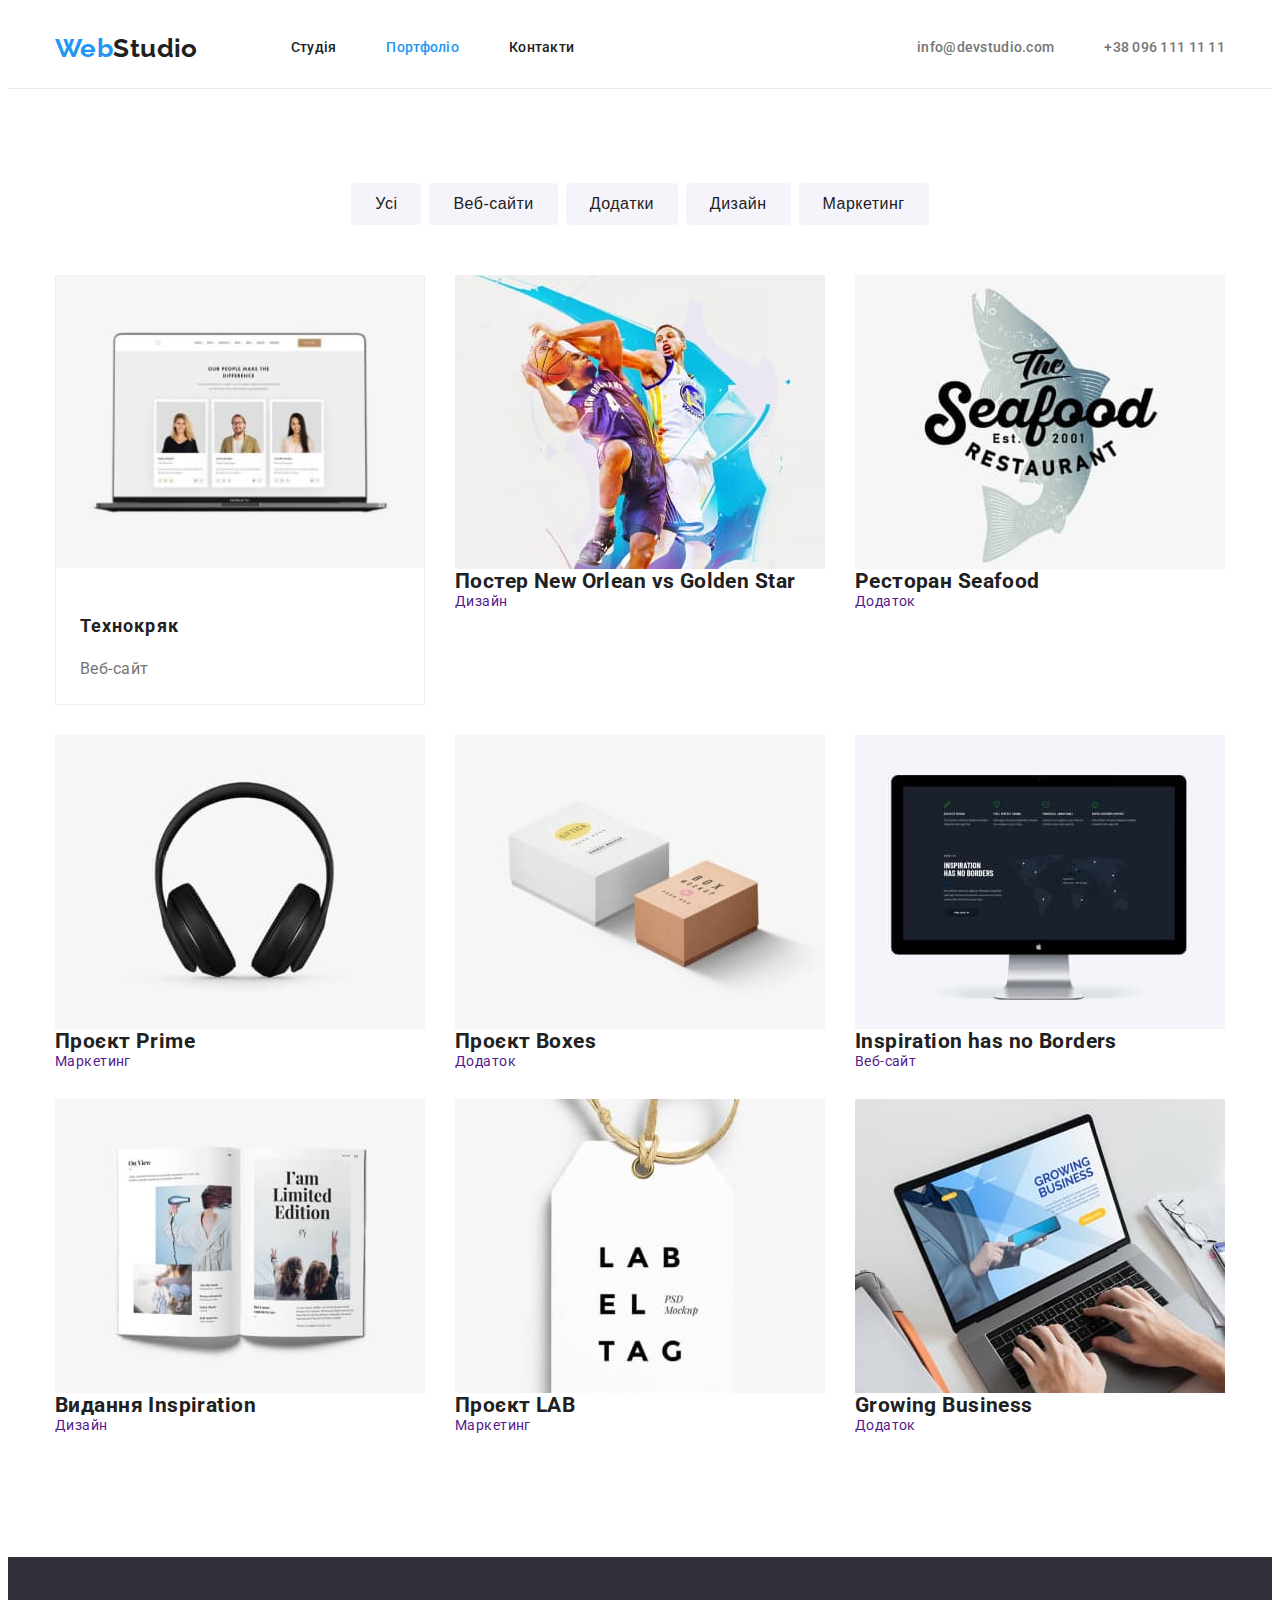
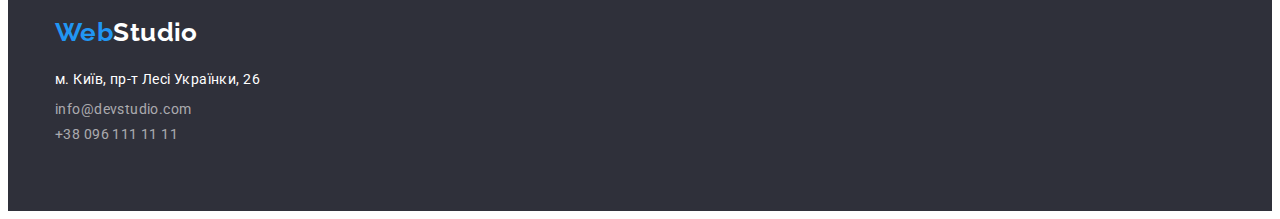
==== commit 81b306d1: "Update portfolio.html" ====
--- a/portfolio.html
+++ b/portfolio.html
@@ -44,22 +44,34 @@
       <section class="section filter">
         <div class="container">
           <ul class="list filter-list">
-            <li class="item"><a type="button" class="button filter-btn">Усі</a></li>
-            <li class="item"><a type="button" class="button filter-btn">Веб-сайти</a></li>
-            <li class="item"><a type="button" class="button filter-btn">Додатки</a></li>
-            <li class="item"><a type="button" class="button filter-btn">Дизайн</a></li>
-            <li class="item"><a type="button" class="button filter-btn">Маркетинг</a></li>
+            <li class="item"><button type="button" class="button filter-btn">Усі</button></li>
+            <li class="item"><button type="button" class="button filter-btn">Веб-сайти</button></li>
+            <li class="item"><button type="button" class="button filter-btn">Додатки</button></li>
+            <li class="item"><button type="button" class="button filter-btn">Дизайн</button></li>
+            <li class="item"><button type="button" class="button filter-btn">Маркетинг</button></li>
           </ul>
           <h1 class="visually-hidden">Портфоліо</h1>
           <ul class="portfolio-list list">
             <li class="item">
+              <!--1-->
               <a href="" class="link">
-                <img src="./images/project1.jpg" alt="вигляд розробленого веб-сайту" width="370" />
-                <h2 class="portfolio-title section-title">Технокряк</h2>
-                <p class="desc">Веб-сайт</p>
+                <article class="card">
+                  <div class="card-thumb">
+                    <img
+                      src="./images/project1.jpg"
+                      alt="вигляд розробленого веб-сайту"
+                      width="370"
+                    />
+                  </div>
+                  <div class="card-content">
+                    <h2 class="card-title section-title">Технокряк</h2>
+                    <p class="card-desc desc">Веб-сайт</p>
+                  </div>
+                </article>
               </a>
             </li>
             <li class="item">
+              <!--2-->
               <a href="" class="link">
                 <img src="./images/project2.jpg" alt="постер баскетбольних команд" width="370" />
                 <h2 class="portfolio-title section-title">Постер New Orlean vs Golden Star</h2>
--- a/css/styles.css
+++ b/css/styles.css
@@ -1,347 +1,411 @@
-html{
-    box-sizing: border-box;
-}
-*, *::before, *::after{
-    box-sizing: inherit;
-}
-
-:root{
---primary-font-family: 'Roboto', sans-serif;
---primary-text-color: #757575;
---title-text-color:#212121;
---accent-color:#2196F3;
---primary-white-color:#FFFFFF;
---secondary-background-color:#F5F4FA;
---footer-background-color:#2F303A;
+html {
+  box-sizing: border-box;
+}
+*,
+*::before,
+*::after {
+  box-sizing: inherit;
+}
+
+:root {
+  --primary-font-family: 'Roboto', sans-serif;
+  --primary-text-color: #757575;
+  --title-text-color: #212121;
+  --accent-color: #2196f3;
+  --primary-white-color: #ffffff;
+  --secondary-background-color: #f5f4fa;
+  --footer-background-color: #2f303a;
 }
 
 /* In all pages */
+.page {
+  font-family: var(--primary-font-family);
+  color: var(--primary-text-color);
+  background-color: var(--primary-background-color);
+  font-size: 14px;
+  letter-spacing: 0.03em;
+}
+
+h1,
+h2,
+h3,
+h4,
+h5,
+h6,
+p {
+  margin: 0;
+}
+
+img {
+  display: block;
+  max-width: 100%;
+  height: auto;
+}
+
 .link {
-    text-decoration: none;
-}
+  text-decoration: none;
+}
+
 .list {
-    list-style: none;
-    margin-top: 0;
-    margin-bottom: 0;
-    padding: 0;
-}
-.desc{
-    margin-top: 0;
-    margin-bottom: 0;
-    padding: 0;
-}
-.page{
-    font-family: var(--primary-font-family);
-    color: var(--primary-text-color);
-    background-color: var(--primary-background-color);
-    font-size: 14px;
-    letter-spacing: 0.03em;
-}
+  list-style: none;
+  margin-top: 0;
+  margin-bottom: 0;
+  padding: 0;
+}
+
 .visually-hidden {
-    position: absolute;
-    white-space: nowrap;
-    width: 1px;
-    height: 1px;
-    overflow: hidden;
-    border: 0;
-    padding: 0;
-    clip: rect(0 0 0 0);
-    clip-path: inset(50%);
-    margin: -1px;
-}
+  padding: 0;
+  margin: -1px;
+  border: 0;
+  width: 1px;
+  height: 1px;
+
+  position: absolute;
+  white-space: nowrap;
+  overflow: hidden;
+  clip: rect(0 0 0 0);
+  clip-path: inset(50%);
+}
+
 .section-title {
-    margin-top: 0;
-    margin-bottom: 0;   
-    color: var(--title-text-color);
-    font-weight: 700;
-}
-.container{
-    width: 1200px;
-    padding-left: 15px;
-    padding-right: 15px;
-    margin-left: auto;
-    margin-right: auto;
-    outline: 2px solid#2196F3;
-}
+  color: var(--title-text-color);
+  font-weight: 700;
+}
+
+.container {
+  width: 1200px;
+  padding-left: 15px;
+  padding-right: 15px;
+  margin-left: auto;
+  margin-right: auto;
+}
+
 .part-logo,
 .site-nav .link.current,
 .site-nav .link:hover,
 .site-nav .link:focus,
 .contact-nav .link:hover,
 .contact-nav .link:focus,
-.footer-item>.link:focus, .footer-item>.link:hover{
-    color: var(--accent-color);
+.footer-item > .link:focus,
+.footer-item > .link:hover {
+  color: var(--accent-color);
 }
 
 /* Header */
-.page-header{
-    border-bottom: 1px solid #ECECEC;
-}
-.header-nav{
-    display: flex;
-    align-items: center;
-}
+.page-header {
+  border-bottom: 1px solid #ececec;
+}
+
+.header-nav {
+  display: flex;
+  align-items: center;
+}
+
 .logo {
-    display: block;
-    margin-right: 93px;
-    
-    color: var(--title-text-color);
-    font-family: 'Raleway';
-    font-weight: 700;
-    font-size: 26px;
-    line-height: 1.19;
+  display: block;
+  margin-right: 93px;
+
+  color: var(--title-text-color);
+  font-family: 'Raleway';
+  font-weight: 700;
+  font-size: 26px;
+  line-height: 1.19;
 }
 
 /* Nav */
-.site-nav{
-    display: flex;
-}
-.site-nav .item +.item,
-.contact-nav .item+.item{
-    margin-left: 50px;
-}
-.site-nav .link{
-    display: block;
-    padding-top: 32px;
-    padding-bottom: 32px;
-
-    color: var(--title-text-color);
-    font-weight: 500;
-    font-size: 14px;
-    line-height: 1.14;
-    letter-spacing: 0.02em;
-}
-.contact-nav{
-    display: flex;
-    margin-left: auto;
-}
-.contact-nav .link{
-    display: block;
-    padding-top: 32px;
-    padding-bottom: 32px;
-
-    color: var(--primary-text-color);
-    font-weight: 500;
-    line-height: 1.14;
-    letter-spacing: 0.02em;
+.site-nav {
+  display: flex;
+}
+
+.site-nav .item + .item,
+.contact-nav .item + .item {
+  margin-left: 50px;
+}
+
+.site-nav .link {
+  display: block;
+  padding-top: 32px;
+  padding-bottom: 32px;
+
+  color: var(--title-text-color);
+  font-weight: 500;
+  font-size: 14px;
+  line-height: 1.14;
+  letter-spacing: 0.02em;
+}
+
+.contact-nav {
+  display: flex;
+  margin-left: auto;
+}
+
+.contact-nav .link {
+  display: block;
+  padding-top: 32px;
+  padding-bottom: 32px;
+
+  color: var(--primary-text-color);
+  font-weight: 500;
+  line-height: 1.14;
+  letter-spacing: 0.02em;
 }
 
 /* Hero */
-.hero{
-    text-align: center;
-    background-color: var(--footer-background-color);
-}
-.hero>.container{
-    padding: 200px 280px 280px;
-}
-.hero-title{
-    margin-top: 0;
-    margin-bottom: 30px;
-    color: var(--primary-white-color);
-    font-weight: 900;
-    font-size: 44px;
-    line-height: 1.36;
-    text-align: center;
-    letter-spacing: 0.06em;
-    text-transform: uppercase;
+.hero {
+  text-align: center;
+  background-color: var(--footer-background-color);
+}
+
+.hero > .container {
+  padding: 200px 280px 280px;
+}
+
+.hero-title {
+  margin-top: 0;
+  margin-bottom: 30px;
+
+  color: var(--primary-white-color);
+  font-weight: 900;
+  font-size: 44px;
+  line-height: 1.36;
+  text-align: center;
+  letter-spacing: 0.06em;
+  text-transform: uppercase;
 }
 
 /* Buttons */
 .button {
-    border-radius: 4px;
-    border-color: transparent;
-    cursor: pointer;
-    
-    text-align: center;
-    border-radius: 4px;
-    font-size: 16px;
-}
+  border-radius: 4px;
+  border-color: transparent;
+  cursor: pointer;
+
+  text-align: center;
+  font-size: 16px;
+}
+
 .hero-button {
-    margin-bottom: 0;
-    padding: 10px 32px;
-    
-    font-weight: 700;
-    line-height: 1.875;
-    letter-spacing: 0.06em;
-    color: var(--primary-white-color);
-    background-color: var(--accent-color);
-}
-.hero-button:focus, .hero-button:hover{
-    box-shadow: 0px 4px 4px rgba(0, 0, 0, 0.15);
-}
-.filter-btn{
-    padding: 6px 22px;
-    text-align: center;
-    color: var(--title-text-color);
-    font-weight: 500;
-    line-height: 1.625;
-    letter-spacing: 0.03em;
-    background-color: #F5F4FA;
-}
-.filter-btn:focus, .filter-btn:hover {
-    color: var(--primary-white-color);
-    background-color: var(--accent-color);
-    box-shadow: 0px 3px 1px rgba(0, 0, 0, 0.1), 0px 1px 2px rgba(0, 0, 0, 0.08), 0px 2px 2px rgba(0, 0, 0, 0.12);
+  margin-bottom: 0;
+  padding: 10px 32px;
+
+  font-weight: 700;
+  line-height: 1.875;
+  letter-spacing: 0.06em;
+  color: var(--primary-white-color);
+  background-color: var(--accent-color);
+}
+
+.hero-button:focus,
+.hero-button:hover {
+  box-shadow: 0px 4px 4px rgba(0, 0, 0, 0.15);
+}
+
+.filter-btn {
+  padding: 6px 22px;
+  text-align: center;
+
+  color: var(--title-text-color);
+  font-weight: 500;
+  line-height: 1.625;
+  letter-spacing: 0.03em;
+  background-color: #f5f4fa;
+}
+
+.filter-btn:focus,
+.filter-btn:hover {
+  color: var(--primary-white-color);
+  background-color: var(--accent-color);
+  box-shadow: 0px 3px 1px rgba(0, 0, 0, 0.1), 0px 1px 2px rgba(0, 0, 0, 0.08),
+    0px 2px 2px rgba(0, 0, 0, 0.12);
 }
 
 /* Feature */
-.feature{
-    padding-top: 94px;
-    padding-bottom: 94px;
-}
-.feature-list{
-    display: flex;
-    flex-wrap: wrap;   
-}
-.feature-list .item{
-    width: 270px;
-    margin-right: 30px;
-}
-.feature-list .item:nth-child(4n){
-    margin-right: 0;
-}
+.feature {
+  padding-top: 94px;
+  padding-bottom: 94px;
+}
+
+.feature-list {
+  display: flex;
+  flex-wrap: wrap;
+}
+
+.feature-list .item {
+  width: 270px;
+  margin-right: 30px;
+}
+
+.feature-list .item:nth-child(4n) {
+  margin-right: 0;
+}
+
 .feature .section-title {
-    margin-bottom: 10px;
-
-    font-size: 14px;
-    line-height: 1.14;
-    text-transform: uppercase;
-}
-.feature>.item>.desc{
-    line-height: 1.71;
-}
-
-/* Work */ 
-.work{
-    padding-bottom: 94px;
-    text-align: center;
-}
-.work-list{
-display: flex;
-flex-wrap: wrap;
-}
-.work-list .item{
-    margin-right: 30px;
-}
-.work-list .item:nth-child(3n){
-    margin-right: 0;
-}
-.work>.container>.section-title, .team>.container>.section-title{
-    margin-bottom: 50px;
-    font-size: 36px;
-    line-height: 1.16;
+  margin-bottom: 10px;
+
+  font-size: 14px;
+  line-height: 1.14;
+  text-transform: uppercase;
+}
+
+.feature > .item > .desc {
+  line-height: 1.71;
+}
+
+/* Work */
+.work {
+  padding-bottom: 94px;
+  text-align: center;
+}
+
+.work-list {
+  display: flex;
+  flex-wrap: wrap;
+}
+
+.work-list .item {
+  margin-right: 30px;
+}
+
+.work-list .item:nth-child(3n) {
+  margin-right: 0;
+}
+
+.work > .container > .section-title,
+.team > .container > .section-title {
+  margin-bottom: 50px;
+  font-size: 36px;
+  line-height: 1.16;
 }
 
 /* Team */
-.team{
-    padding-top: 94px;
-    padding-bottom: 94px;
-    background-color: var(--secondary-background-color);
-    text-align: center;
-}
-.team-list{
-    display: flex;
-    flex-wrap: wrap;
-}
-.team-list .item{
-    margin-right: 30px;
-
-    background-color: var(--primary-white-color);
-    box-shadow: 0px 1px 3px rgba(0, 0, 0, 0.12), 0px 1px 1px rgba(0, 0, 0, 0.14), 0px 2px 1px rgba(0, 0, 0, 0.2);
-    border-radius: 0px 0px 4px 4px;
-}
+.team {
+  padding-top: 94px;
+  padding-bottom: 94px;
+  background-color: var(--secondary-background-color);
+  text-align: center;
+}
+
+.team-list {
+  display: flex;
+  flex-wrap: wrap;
+}
+
+.team-list .item {
+  margin-right: 30px;
+
+  background-color: var(--primary-white-color);
+  box-shadow: 0px 1px 3px rgba(0, 0, 0, 0.12), 0px 1px 1px rgba(0, 0, 0, 0.14),
+    0px 2px 1px rgba(0, 0, 0, 0.2);
+  border-radius: 0px 0px 4px 4px;
+}
+
 .team-list .item:nth-child(4n) {
-    margin-right: 0;
-}
-
-.team-list> .item>.section-title{
-    margin-top: 30px;
-    margin-bottom: 10px;
-
-    font-weight: 500;
-    font-size: 16px;
-    line-height: 1.18;
-}
-.team-list>.item>.desc{
-    margin-bottom: 30px;
-
-    font-size: 16px;
-    line-height: 1.18;
+  margin-right: 0;
+}
+
+.team-list > .item > .section-title {
+  margin-top: 30px;
+  margin-bottom: 10px;
+
+  font-weight: 500;
+  font-size: 16px;
+  line-height: 1.18;
+}
+
+.team-list > .item > .desc {
+  margin-bottom: 30px;
+
+  font-size: 16px;
+  line-height: 1.18;
 }
 
 /* Footer*/
-.footer{
-    background-color: var(--footer-background-color);
-    font-style: normal;
-}
-.footer>.container{
-    padding-top: 60px;
-    padding-bottom: 60px;
-    
-}
-.footer>.container>.logo{
-    margin-bottom: 20px;
-    margin-right: 0;
-
-    color: var(--primary-white-color)
-}
-.footer-item.item{
-    margin-bottom: 9px;
-}
+.footer {
+  background-color: var(--footer-background-color);
+  font-style: normal;
+}
+
+.footer > .container {
+  padding-top: 60px;
+  padding-bottom: 60px;
+}
+
+.footer > .container > .logo {
+  margin-bottom: 20px;
+  margin-right: 0;
+
+  color: var(--primary-white-color);
+}
+
+.footer-item.item {
+  margin-bottom: 9px;
+}
+
 .link-address.link {
-    color: var(--primary-white-color);
-    line-height: 1.71;
-    font-style: normal;
-}
-.link.footer-contact{
-    margin-bottom: 9px;
-
-    font-style: normal;
-    color: rgba(255, 255, 255, 0.6);
+  color: var(--primary-white-color);
+  line-height: 1.71;
+  font-style: normal;
+}
+
+.link.footer-contact {
+  margin-bottom: 9px;
+
+  font-style: normal;
+  color: rgba(255, 255, 255, 0.6);
 }
 
 /* Portfolio Filter section */
-.filter{
-    padding-top: 94px;
-    padding-bottom: 94px;
-}
-.filter-list{
-    display: flex;
-    justify-content: center;
-    margin-bottom: 50px;
-}
+.filter {
+  padding-top: 94px;
+  padding-bottom: 94px;
+}
+
+.filter-list {
+  display: flex;
+  justify-content: center;
+  margin-bottom: 50px;
+}
+
 .filter-list .item + .item {
-    margin-left: 8px;
-}
-.portfolio-list{
-    display: flex;
-    flex-wrap: wrap;
-}
-.portfolio-list .item{
-    width:calc((100% - 60px)/3);
-    margin-right: 30px;
-    margin-bottom: 30px;
-    
-    background: var(--primary-white-color);
-    border: 1px solid #EEEEEE;
-}
-.portfolio-list .item:nth-child(3n){
-    margin-right: 0;
-}
-.portfolio-title{
-    margin-top: 20px;
-    margin-bottom: 4px;
-
-    font-weight: 700;
-    font-size: 18px;
-    line-height: 2;
-    letter-spacing: 0.06em;
-}
-.portfolio-list>.item>.link>.desc {
-    margin-bottom: 20px;
-
-    color: var(--primary-text-color);
-    font-size: 16px;
-    line-height: 1.875;
-}   
-
+  margin-left: 8px;
+}
+
+.portfolio-list {
+  display: flex;
+  flex-wrap: wrap;
+}
+
+.portfolio-list > .item {
+  flex-basis: calc((100% - 60px) / 3);
+  margin-right: 30px;
+  margin-bottom: 30px;
+}
+
+.portfolio-list .item:nth-child(3n) {
+  margin-right: 0;
+}
+
+.card {
+  background: #ffffff;
+  border: 1px solid #eeeeee;
+}
+
+.card-content {
+  padding: 20px 24px;
+}
+
+.card-title {
+  margin-top: 20px;
+
+  font-weight: 700;
+  font-size: 18px;
+  line-height: 2;
+  letter-spacing: 0.06em;
+}
+
+.card-desc {
+  margin-top: 10px;
+
+  color: var(--primary-text-color);
+  font-size: 16px;
+  line-height: 1.875;
+}
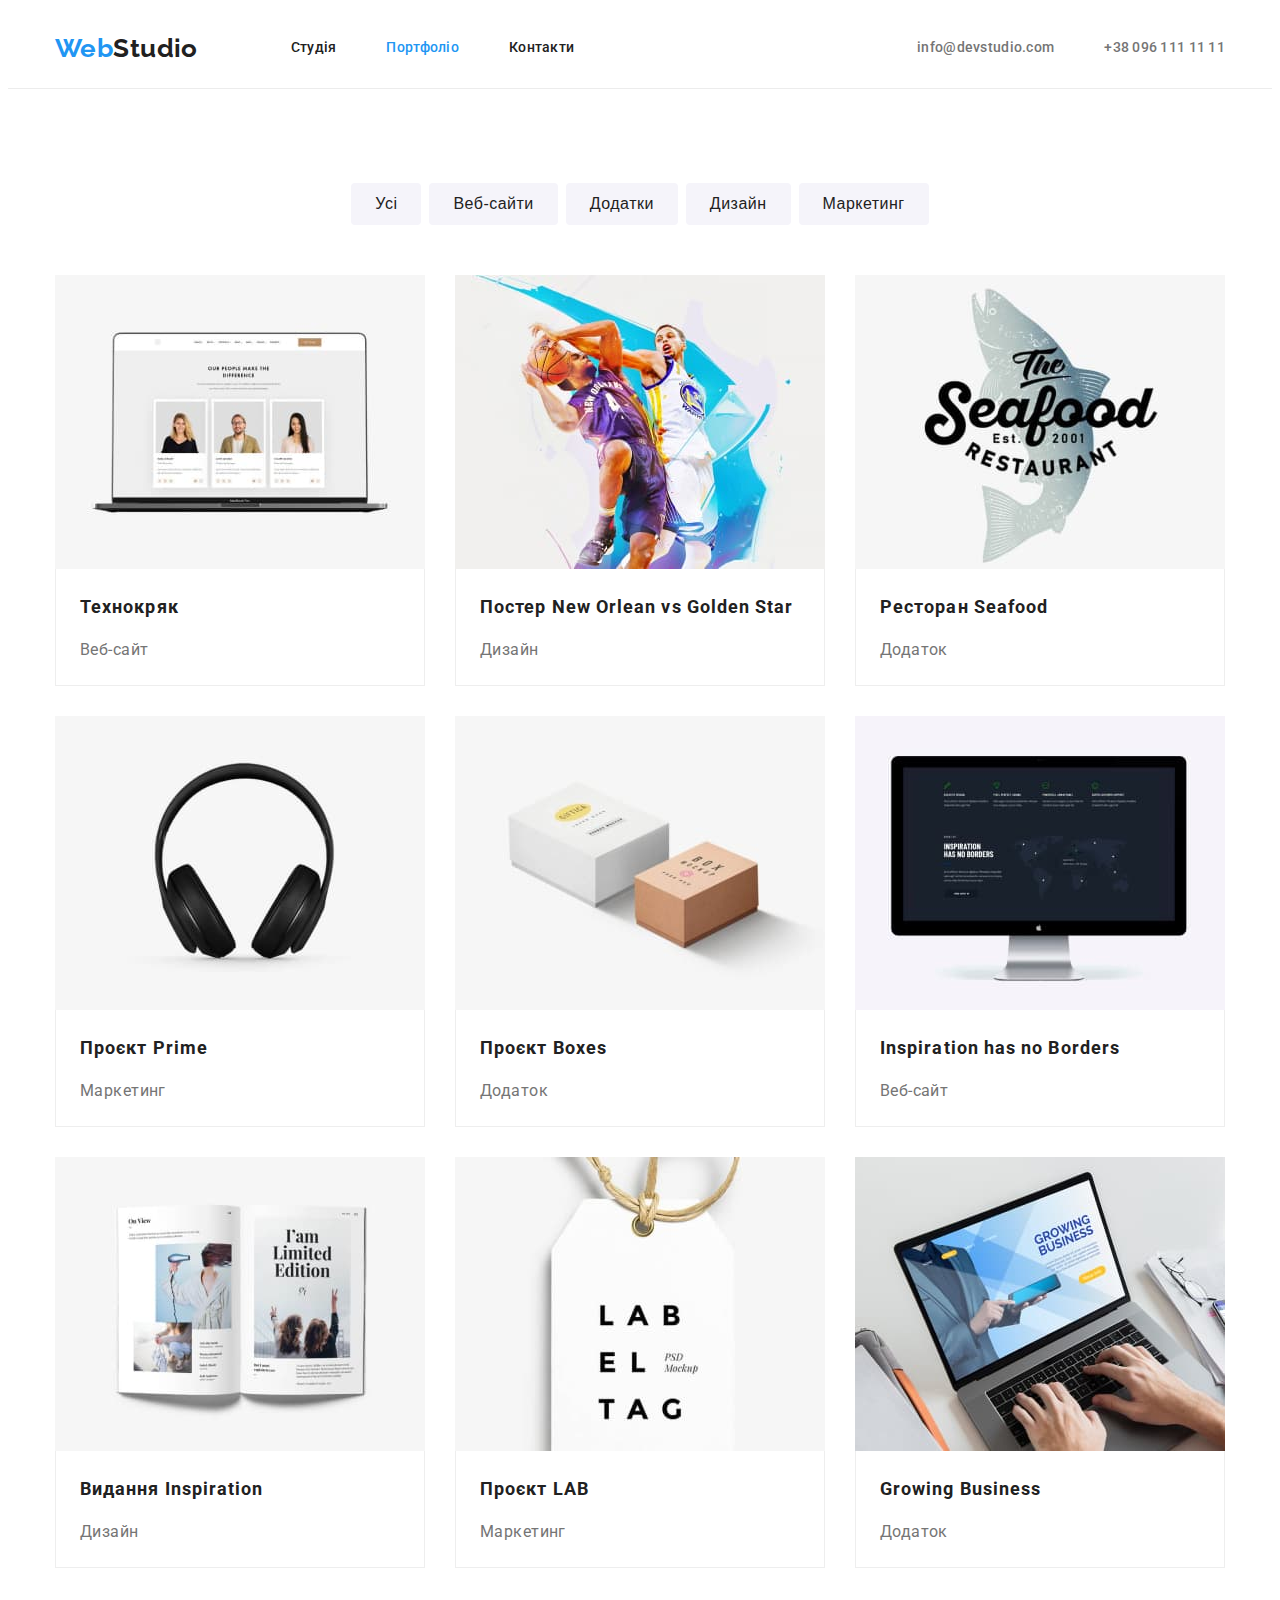
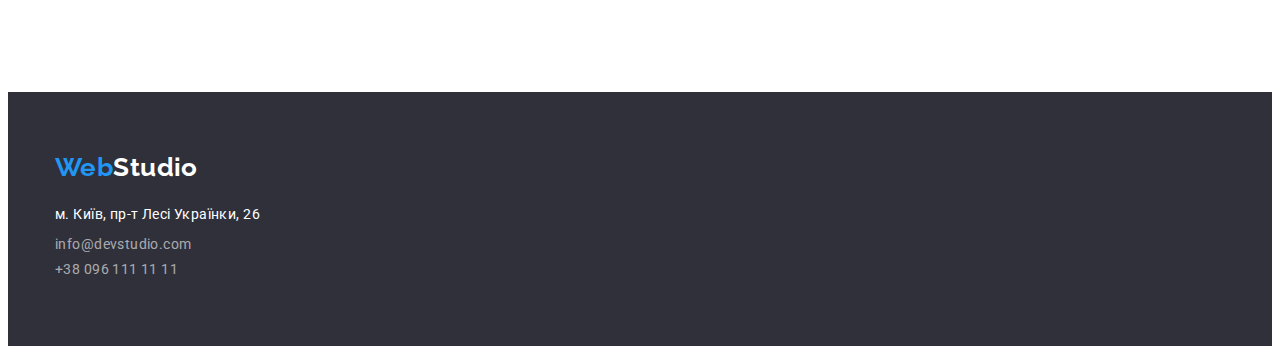
==== commit 4ade8efb: "Update portfolio.html" ====
--- a/portfolio.html
+++ b/portfolio.html
@@ -53,7 +53,6 @@
           <h1 class="visually-hidden">Портфоліо</h1>
           <ul class="portfolio-list list">
             <li class="item">
-              <!--1-->
               <a href="" class="link">
                 <article class="card">
                   <div class="card-thumb">
@@ -71,60 +70,127 @@
               </a>
             </li>
             <li class="item">
-              <!--2-->
-              <a href="" class="link">
-                <img src="./images/project2.jpg" alt="постер баскетбольних команд" width="370" />
-                <h2 class="portfolio-title section-title">Постер New Orlean vs Golden Star</h2>
-                <p class="desc">Дизайн</p>
-              </a>
-            </li>
-            <li class="item">
-              <a href="" class="link">
-                <img src="./images/project3.jpg" alt="додаток для ресторану" width="370" />
-                <h2 class="portfolio-title section-title">Ресторан Seafood</h2>
-                <p class="desc">Додаток</p>
-              </a>
-            </li>
-            <li class="item">
-              <a href="" class="link">
-                <img src="./images/project4.jpg" alt="вигляд розробленого проекту" width="370" />
-                <h2 class="portfolio-title section-title">Проєкт Prime</h2>
-                <p class="desc">Маркетинг</p>
-              </a>
-            </li>
-            <li class="item">
-              <a href="" class="link">
-                <img src="./images/project5.jpg" alt="додаток для проекту" width="370" />
-                <h2 class="portfolio-title section-title">Проєкт Boxes</h2>
-                <p class="desc">Додаток</p>
-              </a>
-            </li>
-            <li class="item">
-              <a href="" class="link">
-                <img src="./images/project6.jpg" alt="вигляд розробленого веб-сайту" width="370" />
-                <h2 class="portfolio-title section-title">Inspiration has no Borders</h2>
-                <p class="desc">Веб-сайт</p>
-              </a>
-            </li>
-            <li class="item">
-              <a href="" class="link">
-                <img src="./images/project7.jpg" alt="зображення видання журналу" width="370" />
-                <h2 class="portfolio-title section-title">Видання Inspiration</h2>
-                <p class="desc">Дизайн</p>
-              </a>
-            </li>
-            <li class="item">
-              <a href="" class="link">
-                <img src="./images/project8.jpg" alt="вигляд розробленого проєкту" width="370" />
-                <h2 class="portfolio-title section-title">Проєкт LAB</h2>
-                <p class="desc">Маркетинг</p>
-              </a>
-            </li>
-            <li class="item">
-              <a href="" class="link">
-                <img src="./images/project9.jpg" alt="вигляд розробленого додатку" width="370" />
-                <h2 class="portfolio-title section-title">Growing Business</h2>
-                <p class="desc">Додаток</p>
+              <a href="" class="link">
+                <article class="card">
+                  <div class="card-thumb">
+                    <img
+                      src="./images/project2.jpg"
+                      alt="постер баскетбольних команд"
+                      width="370"
+                    />
+                  </div>
+                  <div class="card-content">
+                    <h2 class="card-title section-title">Постер New Orlean vs Golden Star</h2>
+                    <p class="card-desc desc">Дизайн</p>
+                  </div>
+                </article>
+              </a>
+            </li>
+            <li class="item">
+              <a href="" class="link">
+                <article class="card">
+                  <div class="card-thumb">
+                    <img src="./images/project3.jpg" alt="додаток для ресторану" width="370" />
+                  </div>
+                  <div class="card-content">
+                    <h2 class="card-title section-title">Ресторан Seafood</h2>
+                    <p class="card-desc desc">Додаток</p>
+                  </div>
+                </article>
+              </a>
+            </li>
+            <li class="item">
+              <a href="" class="link">
+                <article class="card">
+                  <div class="card-thumb">
+                    <img
+                      src="./images/project4.jpg"
+                      alt="вигляд розробленого проекту"
+                      width="370"
+                    />
+                  </div>
+                  <div class="card-content">
+                    <h2 class="card-title section-title">Проєкт Prime</h2>
+                    <p class="card-desc desc">Маркетинг</p>
+                  </div>
+                </article>
+              </a>
+            </li>
+            <li class="item">
+              <a href="" class="link">
+                <article class="card">
+                  <div class="card-thumb">
+                    <img src="./images/project5.jpg" alt="додаток для проекту" width="370" />
+                  </div>
+                  <div class="card-content">
+                    <h2 class="card-title section-title">Проєкт Boxes</h2>
+                    <p class="card-desc desc">Додаток</p>
+                  </div>
+                </article>
+              </a>
+            </li>
+            <li class="item">
+              <a href="" class="link">
+                <article class="card">
+                  <div class="card-thumb">
+                    <img
+                      src="./images/project6.jpg"
+                      alt="вигляд розробленого веб-сайту"
+                      width="370"
+                    />
+                  </div>
+                  <div class="card-content">
+                    <h2 class="card-title section-title">Inspiration has no Borders</h2>
+                    <p class="card-desc desc">Веб-сайт</p>
+                  </div>
+                </article>
+              </a>
+            </li>
+            <li class="item">
+              <a href="" class="link">
+                <article class="card">
+                  <div class="card-thumb">
+                    <img src="./images/project7.jpg" alt="зображення видання журналу" width="370" />
+                  </div>
+                  <div class="card-content">
+                    <h2 class="card-title section-title">Видання Inspiration</h2>
+                    <p class="card-desc desc">Дизайн</p>
+                  </div>
+                </article>
+              </a>
+            </li>
+            <li class="item">
+              <a href="" class="link">
+                <article class="card">
+                  <div class="card-thumb">
+                    <img
+                      src="./images/project8.jpg"
+                      alt="вигляд розробленого проєкту"
+                      width="370"
+                    />
+                  </div>
+                  <div class="card-content">
+                    <h2 class="card-title section-title">Проєкт LAB</h2>
+                    <p class="card-desc desc">Маркетинг</p>
+                  </div>
+                </article>
+              </a>
+            </li>
+            <li class="item">
+              <a href="" class="link">
+                <article class="card">
+                  <div class="card-thumb">
+                    <img
+                      src="./images/project9.jpg"
+                      alt="вигляд розробленого додатку"
+                      width="370"
+                    />
+                  </div>
+                  <div class="card-content">
+                    <h2 class="card-title section-title">Growing Business</h2>
+                    <p class="card-desc desc">Додаток</p>
+                  </div>
+                </article>
               </a>
             </li>
           </ul>
--- a/css/styles.css
+++ b/css/styles.css
@@ -15,6 +15,8 @@
   --primary-white-color: #ffffff;
   --secondary-background-color: #f5f4fa;
   --footer-background-color: #2f303a;
+  --margin-gap: 30px;
+  --padding-gap: 94px;
 }
 
 /* In all pages */
@@ -157,7 +159,8 @@
 }
 
 .hero > .container {
-  padding: 200px 280px 280px;
+  padding-top: 200px;
+  padding-bottom: 200px;
 }
 
 .hero-title {
@@ -220,8 +223,8 @@
 
 /* Feature */
 .feature {
-  padding-top: 94px;
-  padding-bottom: 94px;
+  padding-top: var(--padding-gap);
+  padding-bottom: var(--padding-gap);
 }
 
 .feature-list {
@@ -231,7 +234,7 @@
 
 .feature-list .item {
   width: 270px;
-  margin-right: 30px;
+  margin-right: var(--margin-gap);
 }
 
 .feature-list .item:nth-child(4n) {
@@ -252,7 +255,7 @@
 
 /* Work */
 .work {
-  padding-bottom: 94px;
+  padding-bottom: var(--padding-gap);
   text-align: center;
 }
 
@@ -262,7 +265,7 @@
 }
 
 .work-list .item {
-  margin-right: 30px;
+  margin-right: var(--margin-gap);
 }
 
 .work-list .item:nth-child(3n) {
@@ -278,8 +281,8 @@
 
 /* Team */
 .team {
-  padding-top: 94px;
-  padding-bottom: 94px;
+  padding-top: var(--padding-gap);
+  padding-bottom: var(--padding-gap);
   background-color: var(--secondary-background-color);
   text-align: center;
 }
@@ -290,7 +293,7 @@
 }
 
 .team-list .item {
-  margin-right: 30px;
+  margin-right: var(--margin-gap);
 
   background-color: var(--primary-white-color);
   box-shadow: 0px 1px 3px rgba(0, 0, 0, 0.12), 0px 1px 1px rgba(0, 0, 0, 0.14),
@@ -355,8 +358,8 @@
 
 /* Portfolio Filter section */
 .filter {
-  padding-top: 94px;
-  padding-bottom: 94px;
+  padding-top: var(--padding-gap);
+  padding-bottom: var(--padding-gap);
 }
 
 .filter-list {
@@ -369,15 +372,15 @@
   margin-left: 8px;
 }
 
-.portfolio-list {
+.portfolio-list.list {
   display: flex;
   flex-wrap: wrap;
 }
 
 .portfolio-list > .item {
   flex-basis: calc((100% - 60px) / 3);
-  margin-right: 30px;
-  margin-bottom: 30px;
+  margin-right: var(--margin-gap);
+  margin-bottom: var(--margin-gap);
 }
 
 .portfolio-list .item:nth-child(3n) {
@@ -385,17 +388,16 @@
 }
 
 .card {
-  background: #ffffff;
+  background-color: var(--primary-white-color);
+}
+
+.card-content {
   border: 1px solid #eeeeee;
-}
-
-.card-content {
+  border-top: none;
   padding: 20px 24px;
 }
 
 .card-title {
-  margin-top: 20px;
-
   font-weight: 700;
   font-size: 18px;
   line-height: 2;
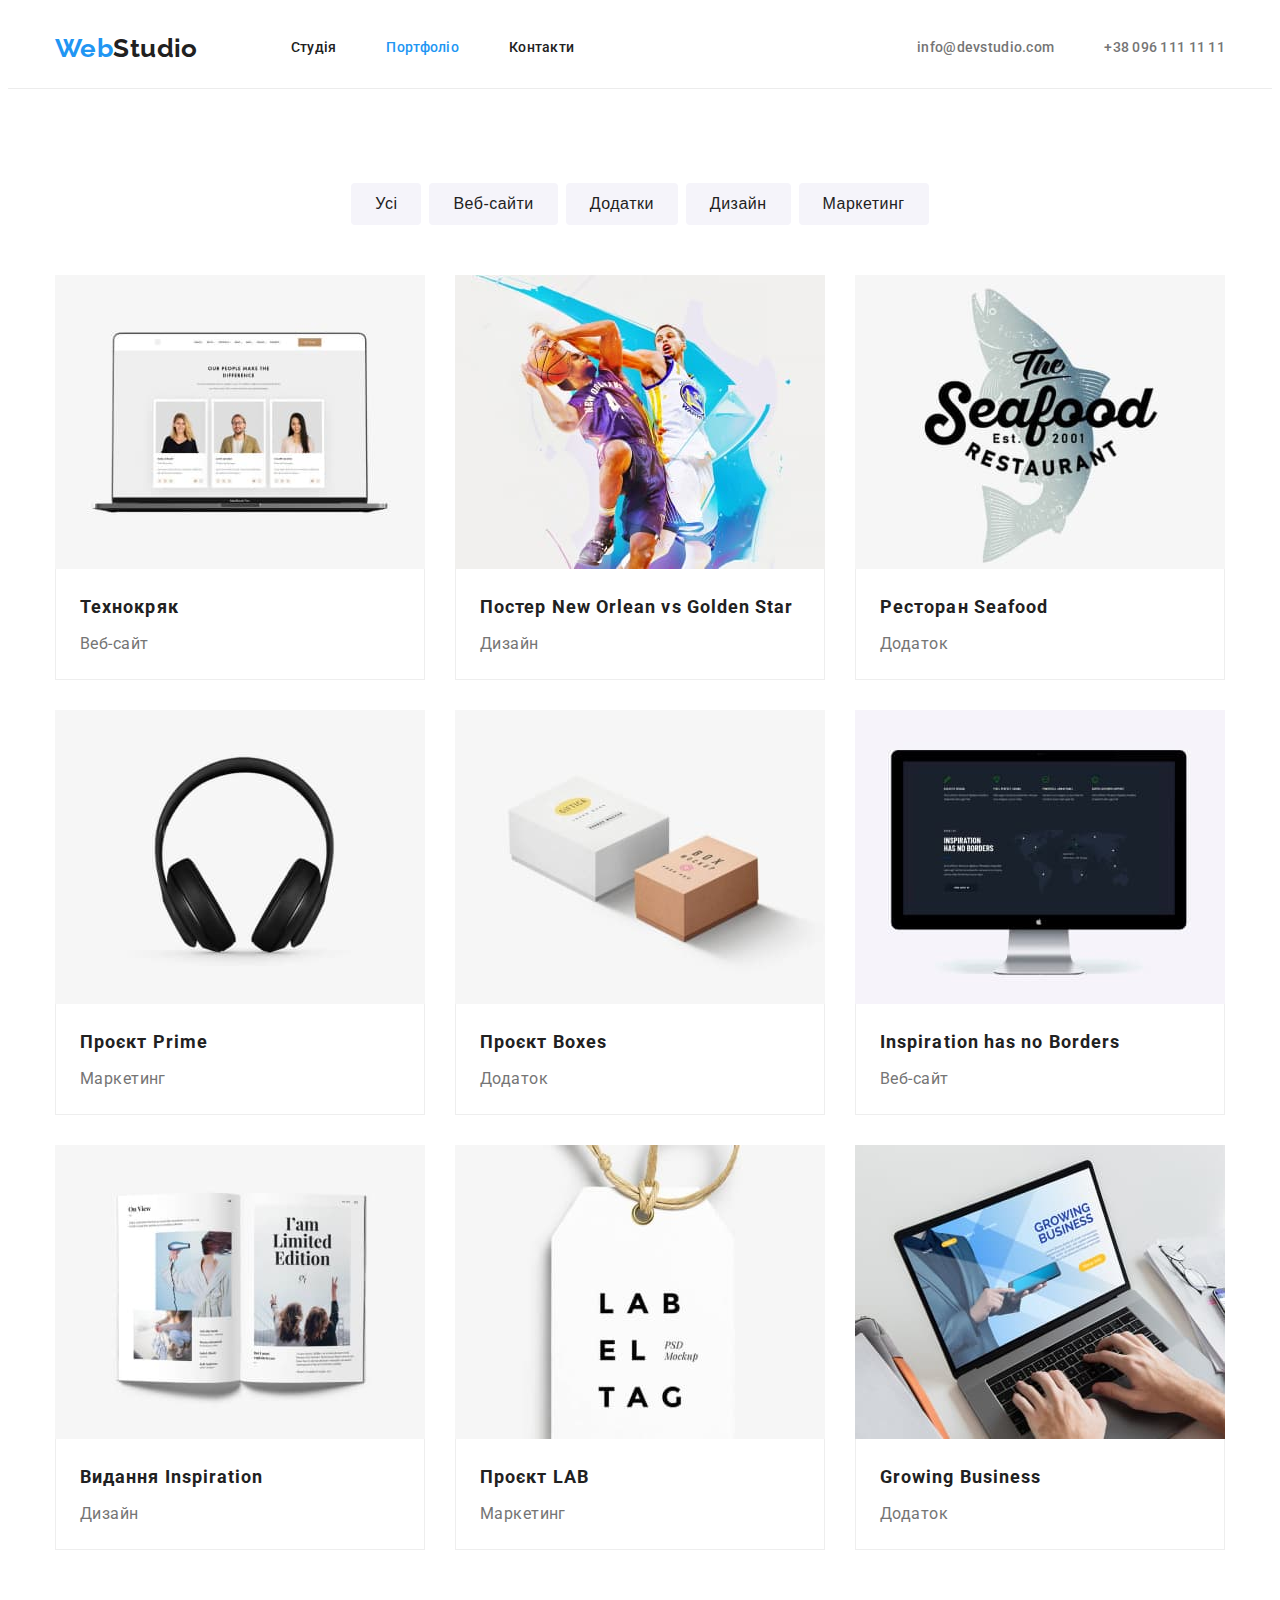
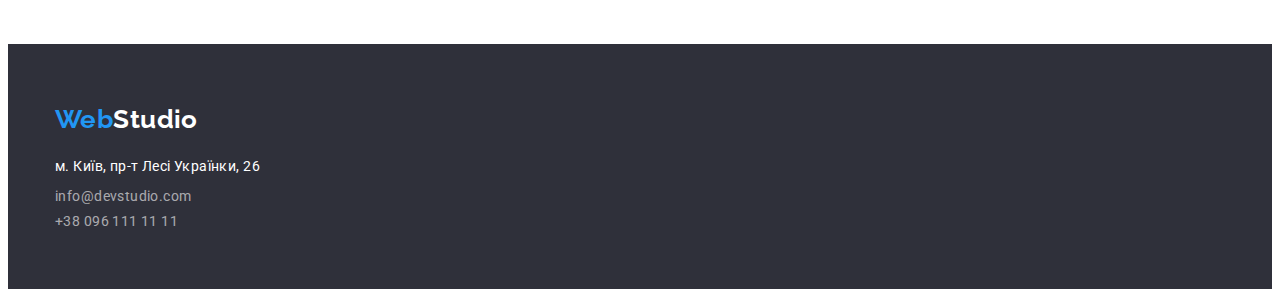
==== commit a93f4d22: "Update portfolio.html" ====
--- a/portfolio.html
+++ b/portfolio.html
@@ -43,6 +43,7 @@
       <!--Filter section-->
       <section class="section filter">
         <div class="container">
+          <h1 class="visually-hidden">Портфоліо</h1>
           <ul class="list filter-list">
             <li class="item"><button type="button" class="button filter-btn">Усі</button></li>
             <li class="item"><button type="button" class="button filter-btn">Веб-сайти</button></li>
@@ -50,147 +51,113 @@
             <li class="item"><button type="button" class="button filter-btn">Дизайн</button></li>
             <li class="item"><button type="button" class="button filter-btn">Маркетинг</button></li>
           </ul>
-          <h1 class="visually-hidden">Портфоліо</h1>
+
           <ul class="portfolio-list list">
-            <li class="item">
-              <a href="" class="link">
-                <article class="card">
-                  <div class="card-thumb">
-                    <img
-                      src="./images/project1.jpg"
-                      alt="вигляд розробленого веб-сайту"
-                      width="370"
-                    />
-                  </div>
-                  <div class="card-content">
-                    <h2 class="card-title section-title">Технокряк</h2>
-                    <p class="card-desc desc">Веб-сайт</p>
-                  </div>
-                </article>
+            <li class="portfolio-item item">
+              <a href="" class="card-link link">
+                <div class="card-thumb">
+                  <img
+                    src="./images/project1.jpg"
+                    alt="вигляд розробленого веб-сайту"
+                    width="370"
+                  />
+                </div>
+                <div class="card-content">
+                  <h2 class="card-title section-title">Технокряк</h2>
+                  <p class="card-desc desc">Веб-сайт</p>
+                </div>
               </a>
             </li>
-            <li class="item">
-              <a href="" class="link">
-                <article class="card">
-                  <div class="card-thumb">
-                    <img
-                      src="./images/project2.jpg"
-                      alt="постер баскетбольних команд"
-                      width="370"
-                    />
-                  </div>
-                  <div class="card-content">
-                    <h2 class="card-title section-title">Постер New Orlean vs Golden Star</h2>
-                    <p class="card-desc desc">Дизайн</p>
-                  </div>
-                </article>
+            <li class="portfolio-item item">
+              <a href="" class="card-link link">
+                <div class="card-thumb">
+                  <img src="./images/project2.jpg" alt="постер баскетбольних команд" width="370" />
+                </div>
+                <div class="card-content">
+                  <h2 class="card-title section-title">Постер New Orlean vs Golden Star</h2>
+                  <p class="card-desc desc">Дизайн</p>
+                </div>
               </a>
             </li>
-            <li class="item">
-              <a href="" class="link">
-                <article class="card">
-                  <div class="card-thumb">
-                    <img src="./images/project3.jpg" alt="додаток для ресторану" width="370" />
-                  </div>
-                  <div class="card-content">
-                    <h2 class="card-title section-title">Ресторан Seafood</h2>
-                    <p class="card-desc desc">Додаток</p>
-                  </div>
-                </article>
+            <li class="portfolio-item item">
+              <a href="" class="card-link link">
+                <div class="card-thumb">
+                  <img src="./images/project3.jpg" alt="додаток для ресторану" width="370" />
+                </div>
+                <div class="card-content">
+                  <h2 class="card-title section-title">Ресторан Seafood</h2>
+                  <p class="card-desc desc">Додаток</p>
+                </div>
               </a>
             </li>
-            <li class="item">
-              <a href="" class="link">
-                <article class="card">
-                  <div class="card-thumb">
-                    <img
-                      src="./images/project4.jpg"
-                      alt="вигляд розробленого проекту"
-                      width="370"
-                    />
-                  </div>
-                  <div class="card-content">
-                    <h2 class="card-title section-title">Проєкт Prime</h2>
-                    <p class="card-desc desc">Маркетинг</p>
-                  </div>
-                </article>
+            <li class="portfolio-item item">
+              <a href="" class="card-link link">
+                <div class="card-thumb">
+                  <img src="./images/project4.jpg" alt="вигляд розробленого проекту" width="370" />
+                </div>
+                <div class="card-content">
+                  <h2 class="card-title section-title">Проєкт Prime</h2>
+                  <p class="card-desc desc">Маркетинг</p>
+                </div>
               </a>
             </li>
-            <li class="item">
-              <a href="" class="link">
-                <article class="card">
-                  <div class="card-thumb">
-                    <img src="./images/project5.jpg" alt="додаток для проекту" width="370" />
-                  </div>
-                  <div class="card-content">
-                    <h2 class="card-title section-title">Проєкт Boxes</h2>
-                    <p class="card-desc desc">Додаток</p>
-                  </div>
-                </article>
+            <li class="portfolio-item item">
+              <a href="" class="card-link link">
+                <div class="card-thumb">
+                  <img src="./images/project5.jpg" alt="додаток для проекту" width="370" />
+                </div>
+                <div class="card-content">
+                  <h2 class="card-title section-title">Проєкт Boxes</h2>
+                  <p class="card-desc desc">Додаток</p>
+                </div>
               </a>
             </li>
-            <li class="item">
-              <a href="" class="link">
-                <article class="card">
-                  <div class="card-thumb">
-                    <img
-                      src="./images/project6.jpg"
-                      alt="вигляд розробленого веб-сайту"
-                      width="370"
-                    />
-                  </div>
-                  <div class="card-content">
-                    <h2 class="card-title section-title">Inspiration has no Borders</h2>
-                    <p class="card-desc desc">Веб-сайт</p>
-                  </div>
-                </article>
+            <li class="portfolio-item item">
+              <a href="" class="card-link link">
+                <div class="card-thumb">
+                  <img
+                    src="./images/project6.jpg"
+                    alt="вигляд розробленого веб-сайту"
+                    width="370"
+                  />
+                </div>
+                <div class="card-content">
+                  <h2 class="card-title section-title">Inspiration has no Borders</h2>
+                  <p class="card-desc desc">Веб-сайт</p>
+                </div>
               </a>
             </li>
-            <li class="item">
-              <a href="" class="link">
-                <article class="card">
-                  <div class="card-thumb">
-                    <img src="./images/project7.jpg" alt="зображення видання журналу" width="370" />
-                  </div>
-                  <div class="card-content">
-                    <h2 class="card-title section-title">Видання Inspiration</h2>
-                    <p class="card-desc desc">Дизайн</p>
-                  </div>
-                </article>
+            <li class="portfolio-item item">
+              <a href="" class="card-link link">
+                <div class="card-thumb">
+                  <img src="./images/project7.jpg" alt="зображення видання журналу" width="370" />
+                </div>
+                <div class="card-content">
+                  <h2 class="card-title section-title">Видання Inspiration</h2>
+                  <p class="card-desc desc">Дизайн</p>
+                </div>
               </a>
             </li>
-            <li class="item">
-              <a href="" class="link">
-                <article class="card">
-                  <div class="card-thumb">
-                    <img
-                      src="./images/project8.jpg"
-                      alt="вигляд розробленого проєкту"
-                      width="370"
-                    />
-                  </div>
-                  <div class="card-content">
-                    <h2 class="card-title section-title">Проєкт LAB</h2>
-                    <p class="card-desc desc">Маркетинг</p>
-                  </div>
-                </article>
+            <li class="portfolio-item item">
+              <a href="" class="card-link link">
+                <div class="card-thumb">
+                  <img src="./images/project8.jpg" alt="вигляд розробленого проєкту" width="370" />
+                </div>
+                <div class="card-content">
+                  <h2 class="card-title section-title">Проєкт LAB</h2>
+                  <p class="card-desc desc">Маркетинг</p>
+                </div>
               </a>
             </li>
-            <li class="item">
-              <a href="" class="link">
-                <article class="card">
-                  <div class="card-thumb">
-                    <img
-                      src="./images/project9.jpg"
-                      alt="вигляд розробленого додатку"
-                      width="370"
-                    />
-                  </div>
-                  <div class="card-content">
-                    <h2 class="card-title section-title">Growing Business</h2>
-                    <p class="card-desc desc">Додаток</p>
-                  </div>
-                </article>
+            <li class="portfolio-item item">
+              <a href="" class="card-link link">
+                <div class="card-thumb">
+                  <img src="./images/project9.jpg" alt="вигляд розробленого додатку" width="370" />
+                </div>
+                <div class="card-content">
+                  <h2 class="card-title section-title">Growing Business</h2>
+                  <p class="card-desc desc">Додаток</p>
+                </div>
               </a>
             </li>
           </ul>
--- a/css/styles.css
+++ b/css/styles.css
@@ -14,7 +14,7 @@
   --accent-color: #2196f3;
   --primary-white-color: #ffffff;
   --secondary-background-color: #f5f4fa;
-  --footer-background-color: #2f303a;
+  --accent-background-color: #2f303a;
   --margin-gap: 30px;
   --padding-gap: 94px;
 }
@@ -154,18 +154,19 @@
 
 /* Hero */
 .hero {
-  text-align: center;
-  background-color: var(--footer-background-color);
-}
-
-.hero > .container {
   padding-top: 200px;
   padding-bottom: 200px;
+
+  text-align: center;
+  background-color: var(--accent-background-color);
 }
 
 .hero-title {
   margin-top: 0;
   margin-bottom: 30px;
+  margin-left: auto;
+  margin-right: auto;
+  width: 700px;
 
   color: var(--primary-white-color);
   font-weight: 900;
@@ -237,7 +238,7 @@
   margin-right: var(--margin-gap);
 }
 
-.feature-list .item:nth-child(4n) {
+.feature-list .item:last-child {
   margin-right: 0;
 }
 
@@ -249,7 +250,7 @@
   text-transform: uppercase;
 }
 
-.feature > .item > .desc {
+.feature-desc {
   line-height: 1.71;
 }
 
@@ -292,7 +293,7 @@
   flex-wrap: wrap;
 }
 
-.team-list .item {
+.team-item {
   margin-right: var(--margin-gap);
 
   background-color: var(--primary-white-color);
@@ -301,12 +302,16 @@
   border-radius: 0px 0px 4px 4px;
 }
 
-.team-list .item:nth-child(4n) {
+.team-item:last-child {
   margin-right: 0;
 }
 
-.team-list > .item > .section-title {
-  margin-top: 30px;
+.team-content {
+  padding-top: 30px;
+  padding-bottom: 30px;
+}
+
+.team-title {
   margin-bottom: 10px;
 
   font-weight: 500;
@@ -314,22 +319,37 @@
   line-height: 1.18;
 }
 
-.team-list > .item > .desc {
-  margin-bottom: 30px;
-
+.team-desc {
   font-size: 16px;
   line-height: 1.18;
 }
 
+/* Clients */
+.client {
+  padding-top: var(--padding-gap);
+  padding-bottom: var(--padding-gap);
+
+  text-align: center;
+}
+.client-list {
+  display: flex;
+  flex-wrap: wrap;
+}
+.client-list .item {
+  margin-right: var(--margin-gap);
+}
+
+.client-list .item:nth-child(6n) {
+  margin-right: 0;
+}
+
 /* Footer*/
 .footer {
-  background-color: var(--footer-background-color);
-  font-style: normal;
-}
-
-.footer > .container {
   padding-top: 60px;
   padding-bottom: 60px;
+
+  background-color: var(--accent-background-color);
+  font-style: normal;
 }
 
 .footer > .container > .logo {
@@ -341,6 +361,10 @@
 
 .footer-item.item {
   margin-bottom: 9px;
+}
+
+.footer-item.item:last-child {
+  margin-bottom: 0;
 }
 
 .link-address.link {
@@ -361,7 +385,10 @@
   padding-top: var(--padding-gap);
   padding-bottom: var(--padding-gap);
 }
-
+.container {
+  margin-left: auto;
+  margin-right: auto;
+}
 .filter-list {
   display: flex;
   justify-content: center;
@@ -372,23 +399,25 @@
   margin-left: 8px;
 }
 
-.portfolio-list.list {
+.portfolio-list {
   display: flex;
   flex-wrap: wrap;
-}
-
-.portfolio-list > .item {
-  flex-basis: calc((100% - 60px) / 3);
-  margin-right: var(--margin-gap);
-  margin-bottom: var(--margin-gap);
-}
-
-.portfolio-list .item:nth-child(3n) {
-  margin-right: 0;
-}
-
-.card {
+  margin-left: calc(-1 * var(--margin-gap));
+  margin-top: calc(-1 * var(--margin-gap));
+}
+
+.portfolio-item {
+  width: calc(100% / 3-30px);
+  margin-left: var(--margin-gap);
+  margin-top: var(--margin-gap);
+
   background-color: var(--primary-white-color);
+}
+
+.portfolio-item:hover,
+.portfolio-item:focus {
+  box-shadow: 0px 1px 1px rgba(0, 0, 0, 0.12), 0px 4px 4px rgba(0, 0, 0, 0.06),
+    1px 4px 6px rgba(0, 0, 0, 0.16);
 }
 
 .card-content {
@@ -398,6 +427,8 @@
 }
 
 .card-title {
+  margin-bottom: 4px;
+
   font-weight: 700;
   font-size: 18px;
   line-height: 2;
@@ -405,8 +436,6 @@
 }
 
 .card-desc {
-  margin-top: 10px;
-
   color: var(--primary-text-color);
   font-size: 16px;
   line-height: 1.875;
